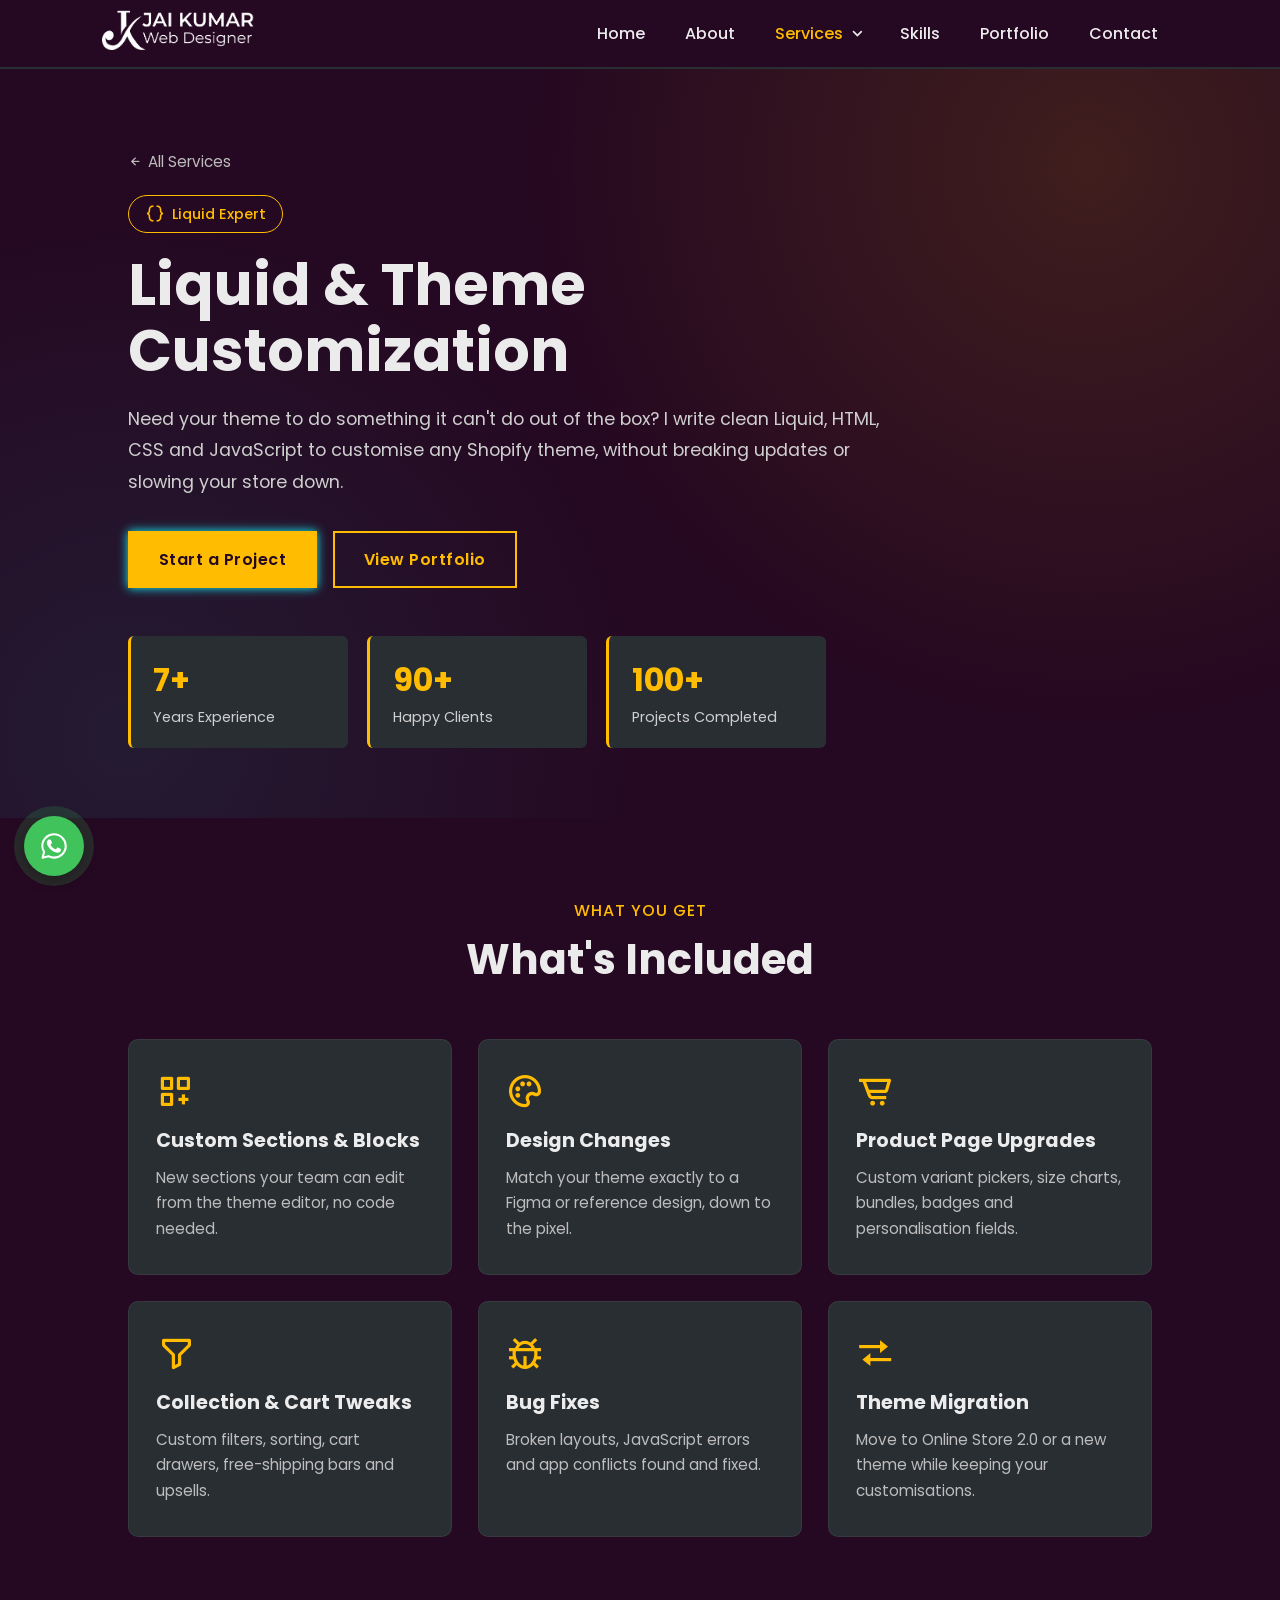
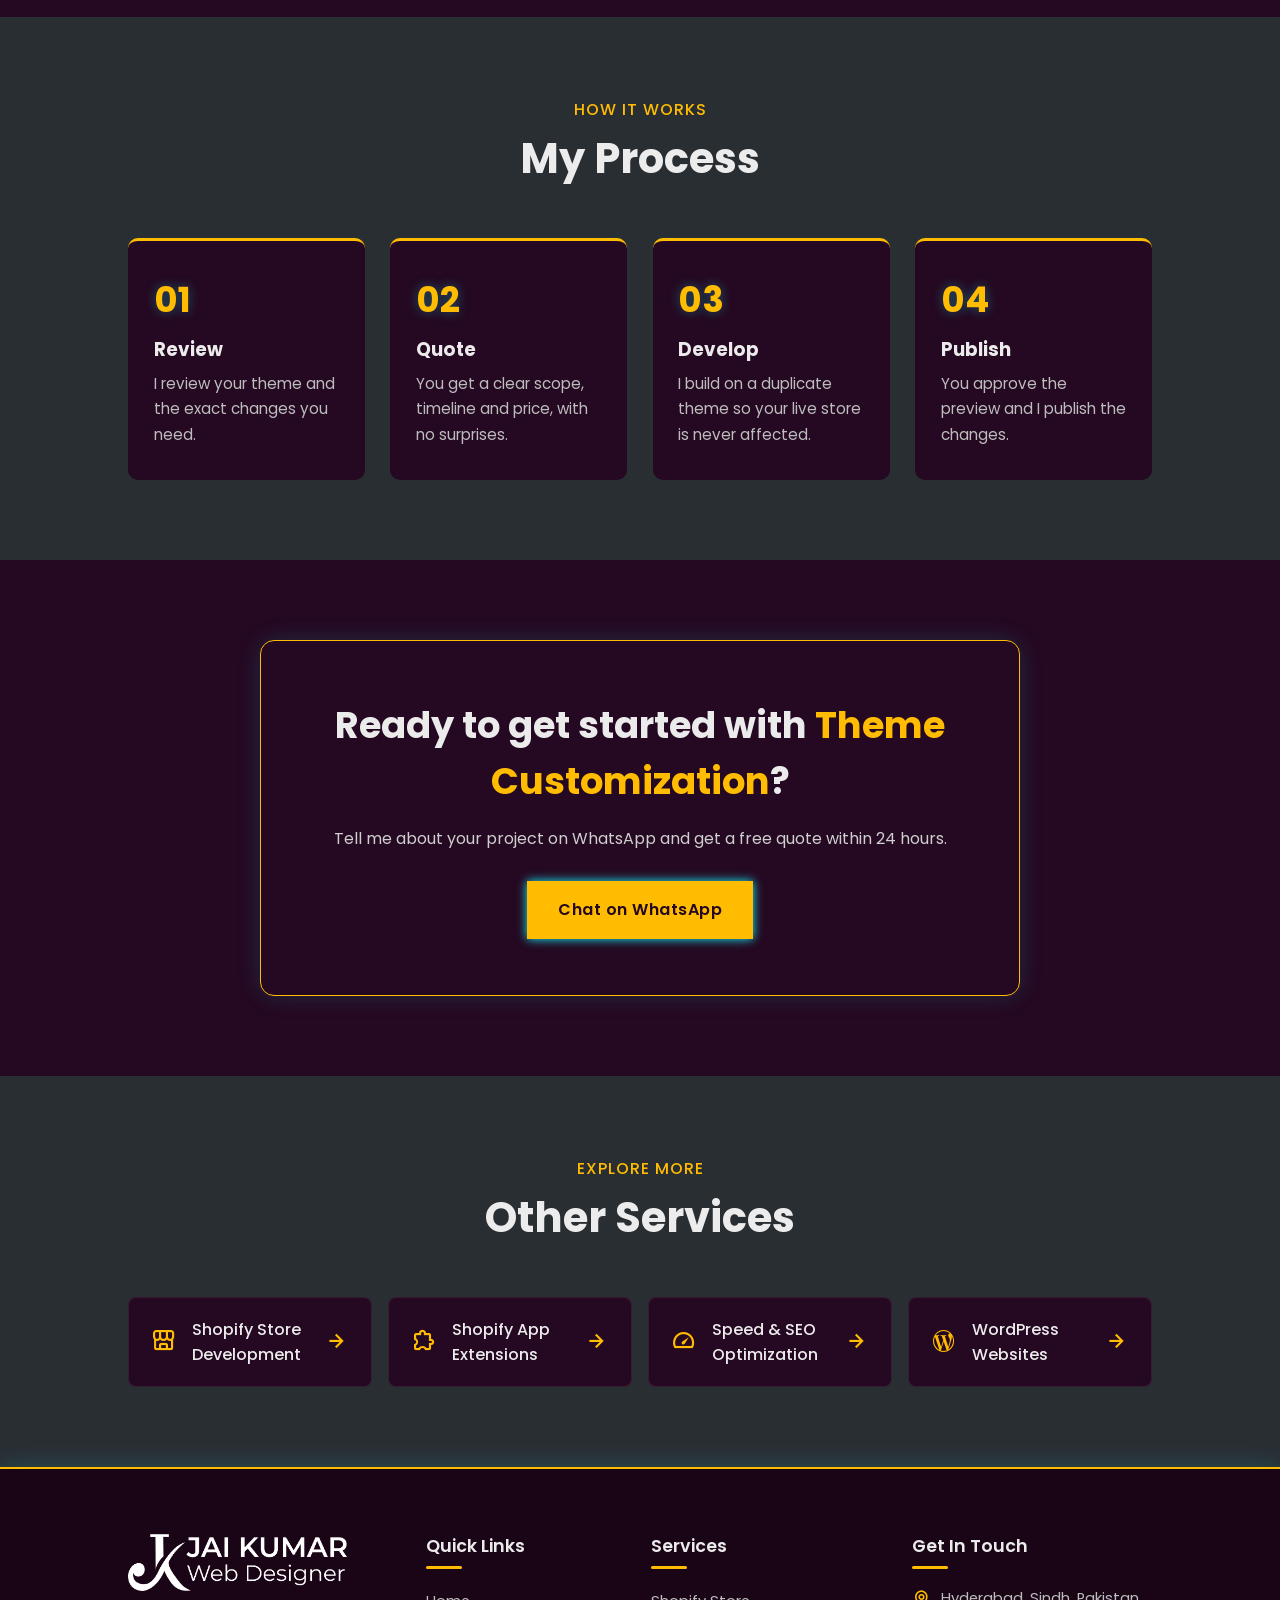
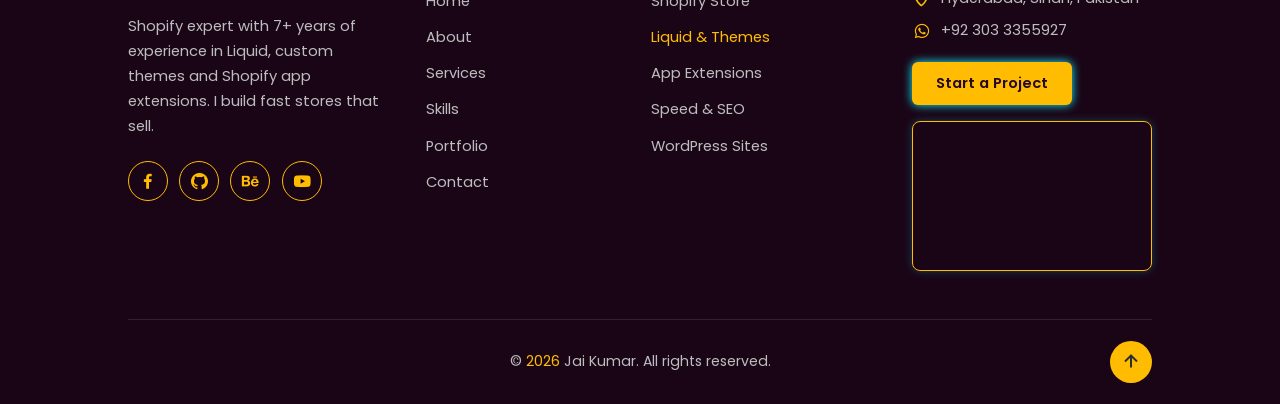
==== liquid-theme-customization.html @ b39f7f65 "add add" ====
<!DOCTYPE html>
<html lang="en">

<head>
    <meta charset="UTF-8">
    <meta name="viewport" content="width=device-width, initial-scale=1.0">
    <title>Liquid &amp; Theme Customization | Jai Kumar</title>
    <meta name="description" content="Need your theme to do something it can&#x27;t do out of the box? I write clean Liquid, HTML, CSS and JavaScript to customise any Shopify theme, without breaking updates or slowing your store down.">
    <link rel="stylesheet" href="style.css">
    <link href='https://unpkg.com/boxicons@2.1.4/css/boxicons.min.css' rel='stylesheet'>
    <link rel="icon" type="image/png" href="home-img (1).png">
</head>

<body id="top" class="service-page">
    <header class="sticky">
        <a href="index.html" class="logo">
            <img src="logo.png" alt="Jai Kumar - Web Designer">
        </a>
        <ul class="navlist">
            <li><a href="index.html#home" style="--i:1;">Home</a></li>
            <li><a href="index.html#about" style="--i:2;">About</a></li>
            <li class="has-dropdown">
                <a href="index.html#services" style="--i:3;" class="active">Services</a>
                <button class="dropdown-toggle" type="button" aria-label="Show services" aria-expanded="false"><i class='bx bx-chevron-down'></i></button>
                <ul class="dropdown">
                    <li><a href="shopify-store-development.html"><i class='bx bx-store-alt'></i>Shopify Store</a></li>
                    <li><a href="liquid-theme-customization.html"><i class='bx bx-code-curly'></i>Liquid &amp; Themes</a></li>
                    <li><a href="shopify-app-extensions.html"><i class='bx bx-extension'></i>App Extensions</a></li>
                    <li><a href="speed-seo-optimization.html"><i class='bx bx-tachometer'></i>Speed &amp; SEO</a></li>
                    <li><a href="wordpress-websites.html"><i class='bx bxl-wordpress'></i>WordPress Sites</a></li>
                </ul>
            </li>
            <li><a href="index.html#skills" style="--i:4;">Skills</a></li>
            <li><a href="index.html#portfolio" style="--i:5;">Portfolio</a></li>
            <li><a href="index.html#contact" style="--i:6;">Contact</a></li>
        </ul>
        <button id="menu-icon" type="button" aria-label="Open menu" aria-expanded="false"><i class='bx bx-menu'></i></button>
    </header>

    <section class="svc-hero">
        <div class="svc-hero-content">
            <a href="index.html#services" class="svc-back"><i class='bx bx-left-arrow-alt'></i> All Services</a>
            <span class="svc-tag"><i class='bx bx-code-curly'></i> Liquid Expert</span>
            <h1>Liquid &amp; Theme Customization</h1>
            <p>Need your theme to do something it can&#x27;t do out of the box? I write clean Liquid, HTML, CSS and JavaScript to customise any Shopify theme, without breaking updates or slowing your store down.</p>
            <div class="svc-hero-btns">
                <a href="https://wa.me/923033355927?text=Hi%20Jai%2C%20I%20need%20help%20customizing%20my%20Shopify%20theme." target="_blank" rel="noopener" class="svc-btn">Start a Project</a>
                <a href="index.html#portfolio" class="svc-btn svc-btn-outline">View Portfolio</a>
            </div>
        </div>
        <div class="svc-hero-stats">
            <div><strong>7+</strong><span>Years Experience</span></div>
            <div><strong>90+</strong><span>Happy Clients</span></div>
            <div><strong>100+</strong><span>Projects Completed</span></div>
        </div>
    </section>

    <section class="svc-section">
        <div class="svc-heading">
            <span>What You Get</span>
            <h2>What's Included</h2>
        </div>
        <div class="svc-grid">
                <div class="svc-card">
                    <i class='bx bx-customize'></i>
                    <h3>Custom Sections &amp; Blocks</h3>
                    <p>New sections your team can edit from the theme editor, no code needed.</p>
                </div>
                <div class="svc-card">
                    <i class='bx bx-palette'></i>
                    <h3>Design Changes</h3>
                    <p>Match your theme exactly to a Figma or reference design, down to the pixel.</p>
                </div>
                <div class="svc-card">
                    <i class='bx bx-cart-alt'></i>
                    <h3>Product Page Upgrades</h3>
                    <p>Custom variant pickers, size charts, bundles, badges and personalisation fields.</p>
                </div>
                <div class="svc-card">
                    <i class='bx bx-filter-alt'></i>
                    <h3>Collection &amp; Cart Tweaks</h3>
                    <p>Custom filters, sorting, cart drawers, free-shipping bars and upsells.</p>
                </div>
                <div class="svc-card">
                    <i class='bx bx-bug'></i>
                    <h3>Bug Fixes</h3>
                    <p>Broken layouts, JavaScript errors and app conflicts found and fixed.</p>
                </div>
                <div class="svc-card">
                    <i class='bx bx-transfer'></i>
                    <h3>Theme Migration</h3>
                    <p>Move to Online Store 2.0 or a new theme while keeping your customisations.</p>
                </div>
        </div>
    </section>

    <section class="svc-section svc-alt">
        <div class="svc-heading">
            <span>How It Works</span>
            <h2>My Process</h2>
        </div>
        <div class="svc-steps">
                <div class="svc-step">
                    <span class="svc-step-num">01</span>
                    <h3>Review</h3>
                    <p>I review your theme and the exact changes you need.</p>
                </div>
                <div class="svc-step">
                    <span class="svc-step-num">02</span>
                    <h3>Quote</h3>
                    <p>You get a clear scope, timeline and price, with no surprises.</p>
                </div>
                <div class="svc-step">
                    <span class="svc-step-num">03</span>
                    <h3>Develop</h3>
                    <p>I build on a duplicate theme so your live store is never affected.</p>
                </div>
                <div class="svc-step">
                    <span class="svc-step-num">04</span>
                    <h3>Publish</h3>
                    <p>You approve the preview and I publish the changes.</p>
                </div>
        </div>
    </section>

    <section class="svc-section">
        <div class="svc-cta">
            <h2>Ready to get started with <span>Theme Customization</span>?</h2>
            <p>Tell me about your project on WhatsApp and get a free quote within 24 hours.</p>
            <a href="https://wa.me/923033355927?text=Hi%20Jai%2C%20I%20need%20help%20customizing%20my%20Shopify%20theme." target="_blank" rel="noopener" class="svc-btn">Chat on WhatsApp</a>
        </div>
    </section>

    <section class="svc-section svc-alt">
        <div class="svc-heading">
            <span>Explore More</span>
            <h2>Other Services</h2>
        </div>
        <div class="svc-others">
                <a href="shopify-store-development.html" class="svc-other">
                    <i class='bx bx-store-alt'></i>
                    <span>Shopify Store Development</span>
                    <i class='bx bx-right-arrow-alt'></i>
                </a>
                <a href="shopify-app-extensions.html" class="svc-other">
                    <i class='bx bx-extension'></i>
                    <span>Shopify App Extensions</span>
                    <i class='bx bx-right-arrow-alt'></i>
                </a>
                <a href="speed-seo-optimization.html" class="svc-other">
                    <i class='bx bx-tachometer'></i>
                    <span>Speed &amp; SEO Optimization</span>
                    <i class='bx bx-right-arrow-alt'></i>
                </a>
                <a href="wordpress-websites.html" class="svc-other">
                    <i class='bx bxl-wordpress'></i>
                    <span>WordPress Websites</span>
                    <i class='bx bx-right-arrow-alt'></i>
                </a>
        </div>
    </section>

    <footer class="site-footer">
        <div class="footer-top">
            <div class="footer-brand">
                <a href="index.html" class="footer-logo"><img src="logo.png" alt="Jai Kumar - Web Designer"></a>
                <p>Shopify expert with 7+ years of experience in Liquid, custom themes and Shopify app extensions. I build fast stores that sell.</p>
                <div class="footer-social">
                    <a href="https://www.facebook.com/jaikumar3355" target="_blank" rel="noopener" aria-label="Facebook"><i class='bx bxl-facebook'></i></a>
                    <a href="https://github.com/Jaikumar110/" target="_blank" rel="noopener" aria-label="GitHub"><i class='bx bxl-github'></i></a>
                    <a href="https://www.behance.net/jairam14" target="_blank" rel="noopener" aria-label="Behance"><i class='bx bxl-behance'></i></a>
                    <a href="https://www.youtube.com/@webpro110" target="_blank" rel="noopener" aria-label="YouTube"><i class='bx bxl-youtube'></i></a>
                </div>
            </div>

            <div class="footer-col">
                <h4>Quick Links</h4>
                <ul>
                    <li><a href="index.html#home">Home</a></li>
                    <li><a href="index.html#about">About</a></li>
                    <li><a href="index.html#services">Services</a></li>
                    <li><a href="index.html#skills">Skills</a></li>
                    <li><a href="index.html#portfolio">Portfolio</a></li>
                    <li><a href="index.html#contact">Contact</a></li>
                </ul>
            </div>

            <div class="footer-col">
                <h4>Services</h4>
                <ul>
                    <li><a href="shopify-store-development.html">Shopify Store</a></li>
                    <li><a href="liquid-theme-customization.html" class="current">Liquid &amp; Themes</a></li>
                    <li><a href="shopify-app-extensions.html">App Extensions</a></li>
                    <li><a href="speed-seo-optimization.html">Speed &amp; SEO</a></li>
                    <li><a href="wordpress-websites.html">WordPress Sites</a></li>
                </ul>
            </div>

            <div class="footer-col footer-contact">
                <h4>Get In Touch</h4>
                <ul>
                    <li><i class='bx bx-map'></i><a href="https://www.google.com/maps/search/?api=1&query=Hyderabad%2C%20Sindh%2C%20Pakistan" target="_blank" rel="noopener">Hyderabad, Sindh, Pakistan</a></li>
                    <li><i class='bx bxl-whatsapp'></i><a href="https://wa.me/923033355927?text=Hi%20Jai%2C%20I%20need%20help%20customizing%20my%20Shopify%20theme." target="_blank" rel="noopener">+92 303 3355927</a></li>
                </ul>
                <a href="https://wa.me/923033355927?text=Hi%20Jai%2C%20I%20need%20help%20customizing%20my%20Shopify%20theme." target="_blank" rel="noopener" class="footer-cta">Start a Project</a>
                <div class="footer-map">
                    <iframe src="https://maps.google.com/maps?q=Hyderabad,%20Sindh,%20Pakistan&z=11&output=embed" title="Hyderabad, Sindh, Pakistan map" loading="lazy" referrerpolicy="no-referrer-when-downgrade"></iframe>
                </div>
            </div>
        </div>

        <div class="footer-bottom">
            <p>&copy; <span id="year">2026</span> Jai Kumar. All rights reserved.</p>
            <a href="#top" class="back-top" aria-label="Back to top"><i class='bx bx-up-arrow-alt'></i></a>
        </div>
    </footer>

    <!-- Floating WhatsApp button -->
    <a href="https://wa.me/923033355927?text=Hi%20Jai%2C%20I%20need%20help%20customizing%20my%20Shopify%20theme." class="wa-float" target="_blank" rel="noopener" aria-label="Chat on WhatsApp">
        <span class="wa-float-icon"><svg viewBox="0 0 32 32" width="30" height="30" aria-hidden="true"><path fill="none" stroke="#fff" stroke-width="2.2" stroke-linejoin="round" d="M16 3.5C9.1 3.5 3.5 9 3.5 15.8c0 2.4.7 4.6 1.9 6.5L3.8 28.5l6.4-1.6c1.8 1 3.8 1.5 5.8 1.5 6.9 0 12.5-5.5 12.5-12.3S22.9 3.5 16 3.5z"/><path fill="#fff" d="M12.3 9.6c-.3-.6-.6-.6-.9-.6h-.8c-.3 0-.7.1-1 .5-.4.4-1.3 1.3-1.3 3.1s1.3 3.6 1.5 3.9c.2.2 2.6 4.1 6.4 5.6 3.2 1.2 3.8 1 4.5.9.7-.1 2.2-.9 2.5-1.8.3-.9.3-1.6.2-1.8-.1-.2-.3-.3-.7-.5l-2.5-1.2c-.3-.1-.6-.2-.8.2-.2.4-.9 1.2-1.1 1.4-.2.2-.4.3-.8.1-.4-.2-1.6-.6-3-1.8-1.1-1-1.8-2.2-2-2.6-.2-.4 0-.6.2-.8l.6-.7c.2-.2.3-.4.4-.7.1-.3.1-.5 0-.7l-1.2-2.8z"/></svg></span>
    </a>

    <script src="service.js"></script>
</body>

</html>
---- style.css ----
@import url('https://fonts.googleapis.com/css2?family=Poppins:ital,wght@0,100;0,200;0,300;0,400;0,500;0,600;0,700;0,800;0,900;1,100;1,200;1,300;1,400;1,500;1,600;1,700;1,800;1,900&display=swap');
* {
    padding: 0;
    margin: 0;
    box-sizing: border-box;
    list-style: none;
    scroll-behavior: smooth;
    text-decoration: none;
}

:root {
    --text-color: #f5f5f5f5;
    --hover-color: #ffbc00;
    --bg-color: #250821;
    --second-bg-color: #292e33;
    --big-font: 2.5rem;
    --normal-font: 2rem;
    --non-box-shadow: 0 0 .6rem #12f7ff;
    --h2-font: 3rem;
    --font-nen-text-shadow: 0 0 10px rgba(18, 247, 255, 0.3), 0 0 20px rgba(18, 247, 255, 0.3), 0 0 30px rgba(18, 247, 255, 0.3), 0 0 40px rgba(18, 247, 255, 0.3), 0 0 70px rgba(18, 247, 255, 0.3), 0 0 10px rgba(18, 247, 255, 0.3), 0 0 80px rgba(18, 247, 255, 0.3), 0 0 100px rgba(18, 247, 255, 0.3), 0 0 150px rgba(18, 247, 255, 0.3);
}

/* sirf html par: body par lagane se 2 scrollbar aate the */
html {
    overflow-x: hidden;
}

body {
    overflow-x: clip;
}

body {
    font-family: "poppins", sans-serif;
    background: var(--bg-color);
    color: var(--text-color);
}

header {
    position: fixed;
    top: 0;
    left: 0;
    z-index: 1000;
    border-bottom: 1px solid transparent;
    display: flex;
    align-items: center;
    justify-content: space-between;
    width: 100%;
    padding: 20px 8%;
}

header.sticky {
    background: var(--bg-color);
    border-bottom: 2px solid var(--second-bg-color);
    padding: 10px 8%;
}

.logo img {
    max-width: 32%;
    max-height: 30%;
}

span {
    color: var(--hover-color);
}

.navlist {
    display: flex;
}

.navlist a {
    display: inline-flex;
    color: var(--text-color);
    font-weight: 500;
    padding: 10px 20px;
    animation: slideAnimation 1s ease forwards;
    animation-delay: calc(.3s * var(--i));
    opacity: 0;
}

.navlist a:hover {
    color: var(--hover-color);
    text-shadow: 0 0 10px rgba(18, 247, 255, 0.3), 0 0 20px rgba(18, 247, 255, 0.3), 0 0 30px rgba(18, 247, 255, 0.3), 0 0 40px rgba(18, 247, 255, 0.3), 0 0 70px rgba(18, 247, 255, 0.3), 0 0 10px rgba(18, 247, 255, 0.3), 0 0 80px rgba(18, 247, 255, 0.3), 0 0 100px rgba(18, 247, 255, 0.3), 0 0 150px rgba(18, 247, 255, 0.3);
}

.navlist a.active {
    color: var(--hover-color);
}

::-webkit-scrollbar {
    height: 0;
    width: .5rem;
}

::-webkit-scrollbar-track {
    background-color: var(--second-bg-color);
}

::-webkit-scrollbar-thumb {
    background-color: var(--hover-color);
    border-radius: 5rem;
}

#menu-icon {
    width: 44px;
    height: 44px;
    font-size: 1.9rem;
    z-index: 10001;
    cursor: pointer;
    margin-left: 25px;
    border: none;
    background: var(--hover-color);
    border-radius: 6px;
    color: var(--bg-color);
    display: none;
    align-items: center;
    justify-content: center;
    transition: transform .35s ease, box-shadow .3s;
}

#menu-icon i {
    line-height: 1;
}

#menu-icon.active {
    box-shadow: var(--non-box-shadow);
}

#menu-icon.active i {
    animation: menuSpin .35s ease;
}

@keyframes menuSpin {
    from { transform: rotate(-90deg); opacity: 0; }
    to { transform: rotate(0); opacity: 1; }
}

/*---Home-section----------------------------*/

section {
    padding: 50px 7%;
}

.home {
    min-height: 100vh;
    height: 100%;
    width: 100%;
    display: grid;
    grid-template-columns: repeat(2, 1fr);
    align-items: center;
    grid-gap: 4em;
    margin-top: 3rem;
}

.home-content {
    max-width: 600px;
}

.home-content h1 {
    font-size: var(--big-font);
    font-weight: 700;
}

.change-text {
    font-size: 1.25rem;
    font-weight: 600;
}

.change-text h3 {
    display: inline-flex;
    margin: 0;
    vertical-align: top;
}

.change-text h3 .word {
    position: absolute;
    display: flex;
    opacity: 0;
}

.change-text h3 .word .letter {
    transform-origin: center center 25px;
}

.change-text h3 .word .letter.out {
    transform: rotateX(90deg);
    transition: 0.32s cubic-bezier(0.6, 0, 0.7, 0.2);
}

.change-text h3 .word .letter.in {
    transition: 0.38s ease;
}

.change-text h3 .word .letter.behind {
    transform: rotatex(-90deg);
}

.home-content p {
    color: #bdbdbd;
    line-height: 1.6;
}

.info-box {
    display: inline-flex;
    justify-content: space-between;
    align-items: center;
    width: 340px;
    margin: 1rem 0rem 2rem;
}

.info-box h5 {
    font-weight: 600;
    column-rule: var(--text-color);
    font-size: 1rem;
}

.info-box span {
    font-size: .9rem;
    color: #bdbdbd;
}

.btn-box {
    display: flex;
    justify-content: space-between;
    width: 320px;
    height: 45px;
}

.btn-box .btn {
    display: inline-flex;
    justify-content: center;
    align-items: center;
    width: 150px;
    height: 100%;
    background: var(--hover-color);
    color: var(--bg-color);
    font-size: 1rem;
    letter-spacing: 1px;
    font-weight: 600;
    transition: .6s;
    box-shadow: var(--non-box-shadow);
    border-radius: 0px;
    position: relative;
    overflow: hidden;
    z-index: 1;
    border: 2px solid var(--hover-color);
}

.btn:hover {
    color: var(--hover-color);
}

.btn::before {
    content: "";
    position: absolute;
    top: 0;
    left: 0;
    background: var(--bg-color);
    width: 0;
    height: 100%;
    z-index: -1;
    transition: .4s;
}

.btn:hover::before {
    width: 100%;
}

.btn:nth-child(2) {
    background: var(--bg-color);
    color: var(--hover-color);
}

.btn:nth-child(2):hover {
    color: var(--bg-color);
}

.btn:nth-child(2)::before {
    background-color: var(--hover-color);
}

.social-icons {
    margin-top: 2rem;
    display: flex;
    justify-content: space-between;
    width: 220px;
    height: 40px;
}

.social-icons a {
    display: inline-flex;
    width: 50px;
    height: 50px;
    justify-content: center;
    align-items: center;
    background-color: var(--bg-color);
    /* color: var(--hover-color); */
    border: 2px solid var(--hover-color);
    transition: .6s;
    box-shadow: 0 0 0.3rem #12f7ff;
    border-radius: 50%;
    position: relative;
    z-index: 1;
    overflow: hidden;
}

.social-icons a i {
    font-size: 1.5rem;
}

.social-icons a.bxl-whatsapp:hover {
    color: #25D366;
}

.social-icons a .bxl-facebook:hover {
    color: #1877F2;
}

.social-icons a .bxl-github:hover {
    color: rgb(0, 0, 0);
}

.social-icons a .bxl-youtube:hover {
    color: red;
}

.social-icons a .bxl-whatsapp {
    color: #25D366;
}

.social-icons a .bxl-facebook {
    color: #1877F2;
}

.social-icons a .bxl-github {
    color: rgb(255, 255, 255);
}

.social-icons a .bxl-youtube {
    color: red;
}

.social-icons a .bxl-behance {
    color: #1769ff;
}

.social-icons a:hover {
    color: var(--bg-color);
}

.social-icons a::before {
    content: "";
    position: absolute;
    left: 0%;
    top: 0%;
    width: 0;
    height: 100%;
    background: var(--hover-color);
    transition: .6s;
    z-index: -1;
}

.social-icons a:hover:before {
    width: 100%;
}

.home-image {
    position: relative;
    margin-bottom: 10px;
}

.img-box {
    text-align: center;
}

.img-box img {
    width: 100%;
    max-width: 400px;
    height: auto;
}

.liquid-shape {
    position: absolute;
    width: 100%;
    height: 100%;
    z-index: -1;
    top: -20%;
}

.liquid-shape:nth-child(2) {
    filter: blur(40px);
}

/*---About-section----------------------------*/

.about {
    display: flex;
    justify-content: center;
    align-items: center;
    grid-gap: 6em;
    background: var(--second-bg-color);
}

.about .img-about {
    text-align: center;
    position: relative;
}

.about .img-about img {
    max-width: 400px;
    height: auto;
    border-radius: 20px;
}

.about-content span {
    color: #fdfdfd;
    font-size: .8rem;
    font-weight: 400;
    letter-spacing: 2px;
    text-transform: uppercase;
}

.about-content h2 {
    color: var(--hover-color);
    font-weight: 700;
    font-size: var(--normal-font);
}

.about-content h3 {
    font-weight: 600;
    font-size: 1.5rem;
    margin-bottom: .2rem;
}

.about-content p {
    color: #fdfdfd;
    font-weight: 300;
    margin-bottom: 1.5rem;
}

.info-about1,
.info-about2,
.info-about3 {
    color: var(--text-color);
    background: var(--bg-color);
    font-size: 11px;
    position: absolute;
    padding: 10px;
    width: 90px;
    height: 90px;
    border-radius: 69% 31% 66% 34% / 21% 30% 70% 79%;
    display: block;
    box-shadow: var(--non-box-shadow);
    border: 1px solid var(--hover-color);
    outline: 2px solid var(--bg-color);
    z-index: 100;
    animation: morph 6s linear infinite;
}

.info-about1 {
    top: 33%;
    left: -10%;
}

.info-about2 {
    top: 0%;
    left: 75%;
}

.info-about3 {
    top: 70%;
    left: 60%;
}

.img-about span {
    color: var(--hover-color);
    font-size: 1rem;
    font-weight: 600
}

.main-text {
    width: 100%;
    text-align: center;
    margin-bottom: 2rem;
    color: var(--hover-color);
}

.main-text h2 {
    font-weight: 700;
    font-size: var(--normal-font);
}

.main-text span {
    color: #fdfdfd;
    font-size: .8rem;
    font-weight: 200;
    letter-spacing: 2px;
    text-transform: uppercase;
}

/*---Service-section----------------------------*/

.section-services {
    display: flex;
    justify-content: center;
    align-items: center;
    flex-wrap: wrap;
    grid-gap: 2rem;
    transition: 1s ease;
}

.section-services .service-box {
    flex: 1 1 18rem;
    padding: 2rem 1rem 2rem;
    text-align: center;
    background: var(--second-bg-color);
    transition: transform .4s;
    border-radius: 10px;
}

.service-btn {
    width: auto;
    justify-content: center;
}

.service-box p {
    margin: .5rem 0 1.5rem 0;
    font-weight: 300;
    letter-spacing: 1px;
    color: #bdbdbd;
    line-height: 1.6;
}

.service-box:hover {
    transform: translateY(-.7rem);
    transition: 1s ease;
    outline: #12f7ff solid 2px;
}

.service-icon {
    border: 2px solid var(--hover-color);
    padding: 1rem;
    background: var(--bg-color);
    display: flex;
    align-items: center;
    font-size: 2rem;
    border-radius: 50%;
    position: relative;
    color: var(--hover-color);
    margin-bottom: 10px;
    box-shadow: var(--non-box-shadow);
    outline: 4px solid var(--bg-color);
}

.service-box h3 {
    margin-top: 10px;
    font-size: 1.5rem;
}

/*---Skill-section----------------------------*/

.skills {
    background-color: var(--second-bg-color);
}

.skill-main {
    width: 100%;
    display: grid;
    grid-template-columns: repeat(2, 1fr);
    grid-column-gap: 50px;
    grid-row-gap: 30px;
}

.skill-bar {
    margin-bottom: 2.3rem;
}

.skill-main h3 {
    margin-bottom: 2rem;
    font-size: var(--normal-font);
    text-align: center;
}

.skill-left .skill-bar .info {
    display: flex;
    justify-content: space-between;
    align-items: center;
    padding: 0 10px;
}

.skill-left .skill-bar .bar {
    width: 100%;
    height: 10px;
    background-color: var(--bg-color);
    border-radius: 25px;
    margin-top: 10px;
    position: relative;
}

.skill-bar .bar span {
    width: 50%;
    height: 100%;
    position: absolute;
    left: 0;
    background-color: var(--hover-color);
    border-radius: 25px;
    box-shadow: var(--non-box-shadow);
}

.skill-bar .bar .html {
    width: 90%;
    animation: html 2s;
}

.skill-bar .bar .css {
    width: 85%;
    animation: css 4s;
}

.skill-bar .bar .javascript {
    width: 80%;
    animation: javascript 5s;
}

.skill-bar .bar .React-Js {
    width: 70%;
    animation: React-Js 5s;
}

/*---portfolio-section----------------------------*/

.filter-buttons {
    margin-top: 2rem;
    text-align: center;
}

.filter-buttons .button {
    background: none;
    outline: none;
    border: none;
    cursor: pointer;
    font-size: .85rem;
    font-weight: 600;
    letter-spacing: .4px;
    margin-left: 1.3rem;
    color: var(--text-color);
    margin-bottom: 2rem;
}

.filter-buttons .button:hover {
    color: var(--hover-color);
}

.portfolio {
    padding-left: 5%;
    padding-right: 5%;
}

.portfolio-gallery {
    display: grid;
    grid-template-columns: repeat(auto-fill, minmax(420px, 1fr));
    gap: 2.5rem;
}

.port-box {
    position: relative;
    border-radius: 15px;
    overflow: hidden;
    background: #292e33;
    display: flex;
    grid-template-rows: 1fr auto;
    align-items: center;
    border: 2px solid var(--hover-color);
    box-shadow: var(--non-box-shadow);
}

.port-image {
    display: flex;
    align-items: center;
    justify-content: center;
    height: 100%;
    width: 100%;
}

.port-image img {
    width: 100%;
    height: 100%;
    aspect-ratio: 16 / 10;
    object-fit: cover;
    display: block;
    transition: .5s;
}

.port-content {
    position: absolute;
    bottom: 0;
    left: 0;
    width: 100%;
    height: 100%;
    opacity: 0;
    background: linear-gradient(rgba(0, 0, 0, .2), #12f7ff);
    display: flex;
    align-items: center;
    justify-content: center;
    flex-direction: column;
    text-align: center;
    transition: 0.5s;
    padding: 0 2rem;
}

.port-box:hover .port-content {
    opacity: 1;
}

.port-box:hover .port-image img {
    transform: scale(1.1);
}

.port-content h3 {
    font-size: 1.8rem;
    font-weight: 600;
}

.port-content p {
    font-size: .95rem;
    margin: 5px 0 15px 0;
}

.port-content a {
    background: #fff;
    border-radius: 50%;
    display: inline-flex;
    justify-content: center;
    align-items: center;
    width: 50px;
    height: 50px;
    border: 1px solid var(--hover-color);
    outline: 2px solid #fff;
}

.port-content a i {
    font-size: 1.3rem;
    color: var(--second-bg-color);
}

/*---contact-section----css------------------------*/

.contact {
    background: var(--second-bg-color);
    width: 100%;
}

.contact form {
    text-align: center;
    max-width: 50rem;
    margin: 1rem auto;
    margin-bottom: 3rem;
}

.contact form input,
.contact form textarea {
    width: 100%;
    color: var(--text-color);
    background-color: var(--bg-color);
    margin-bottom: .8rem;
    border: none;
    border-radius: 5px;
    padding: .7rem;
}

.contact form textarea {
    resize: none;
}

.formBtn {
    display: flex;
    justify-content: center;
    width: 100%;
}

.formBtn .btn {
    cursor: pointer;
    font-size: 1rem;
}

/*---parallar-section----css------------------------*/

.scroll-scale {
    opacity: 0;
    transform: scale(.9);
    transition: all 2s;
}

.scroll-bottom {
    opacity: 0;
    transform: translateY(300px);
    transition: 3s;
}

.scroll-top {
    opacity: 0;
    transform: translateY(-300px);
    transition: 3s;
}

.show-items {
    opacity: 1;
    transform: translateX(0);
}

/*---Animation-section----css------------------------*/

@keyframes morph {
    0%,
    100% {
        border-radius: 40% 60% 70% 30% / 40% 40% 60% 50%;
    }
    30% {
        border-radius: 70% 30% 50% 50% / 30% 30% 70% 70%;
    }
    60% {
        border-radius: 100% 60% 60% 100% / 100% 100% 60% 60%;
    }
    80% {
        border-radius: 69% 31% 66% 34% / 21% 30% 70% 79%;
    }
}

@keyframes html {
    0% {
        width: 0%;
    }
    100% {
        width: 90%;
    }
}

@keyframes javascript {
    0% {
        width: 0%;
    }
    100% {
        width: 80%;
    }
}

@keyframes css {
    0% {
        width: 0%;
    }
    100% {
        width: 85%;
    }
}

@keyframes React-Js {
    0% {
        width: 0%;
    }
    100% {
        width: 70%;
    }
}

@keyframes glow {
    0% {
        background: var(--bg-color);
        box-shadow: none;
    }
    100% {
        background: var(--hover-color);
        box-shadow: var(--non-box-shadow);
    }
}

@keyframes slideAnimation {
    0% {
        opacity: 0;
        transform: translateY(100px);
    }
    100% {
        opacity: 1;
        transform: translateY(0);
    }
}

/* media quaries */

@media(max-width: 1115px) {
    .logo img {
        max-width: 45%;
        max-height: 30%;
    }
}

@media(max-width: 550px) {
    .logo img {
        max-width: 50%;
        max-height: 30%;
    }
}

@media(max-width: 991px) {
    .logo img {
        max-width: 45%;
        max-height: 30%;
    }
    header,
    header.sticky {
        padding: 15px 5%;
    }
    footer {
        padding: 15px 5%;
    }
    section {
        padding: 50px 5%;
    }
    .navlist a {
        padding: 8px 15px;
    }
    :root {
        --big-font: 2.2rem;
        --normal-font: 1.8rem;
        --non-box-shadow: 0 0 .8rem #12f7ff;
        --h2-font: 3rem;
    }
    .home-content {
        margin-top: 1rem;
    }
    .social-icons {
        margin-top: 2rem;
    }
}

@media(max-width:768px) {
    .logo img {
        max-width: 25%;
        max-height: 30%;
    }
    #menu-icon {
        display: inline-flex;
    }
    .navlist {
        display: flex;
        position: absolute;
        top: -10000px;
        right: 0;
        left: 0;
        flex-direction: column;
        background-color: var(--bg-color);
        text-align: left;
        padding: 0 5%;
        transition: all .45s ease;
    }
    .navlist a {
        display: block;
        padding-bottom: 1rem;
        font-size: 1rem;
    }
    .navlist.open {
        top: 100%;
    }
    .home {
        grid-template-columns: 1fr;
    }
    .home-image {
        margin-bottom: 5rem;
    }
    .liquid-shape {
        width: 60%;
        left: 16%;
        top: -1%;
    }
    .about {
        flex-direction: column-reverse;
    }
    .skill-main {
        grid-template-columns: 1fr;
    }
    .filter-buttons {
        margin: 2.5rem 0;
    }
}

@media(max-width: 420px) {
    .logo img {
        max-width: 50%;
        max-height: 30%;
    }
    .html {
        font-size: 80%;
    }
    .filter-buttons .button {
        font-size: .8rem;
    }
    .img-about img {
        width: 300px;
    }
    .liquid-shape {
        position: absolute;
        width: 100%;
        height: 100%;
        z-index: -1;
        top: -1%;
        left: 1%;
    }
    .info-about1 {
        top: 42%;
        left: -12%;
    }
    .img-box img {
        width: 100%;
        max-width: 400px;
        height: auto;
    }
}

@media (max-width: 480px) {
    .logo img {
        max-width: 45%;
        max-height: 30%;
    }
}

@media (max-width: 420px) {
    .professional {
        grid-template-columns: 1fr 1fr;
    }
}

/* professtional section */

.professional {
    display: grid;
    grid-template-columns: repeat(2, 1fr);
    justify-items: center;
    gap: 2rem 1rem;
}

/* other section 2 */


/*---portfolio bigger boxes: responsive----------*/

@media (max-width: 991px) {
    .portfolio-gallery {
        grid-template-columns: repeat(auto-fill, minmax(320px, 1fr));
        gap: 2rem;
    }
}

@media (max-width: 480px) {
    .portfolio-gallery {
        grid-template-columns: 1fr;
    }
}

/*---contact form status----------*/

.form-status {
    margin-top: 1rem;
    font-size: .95rem;
    min-height: 1.4rem;
}

.form-status.success { color: #25d366; }
.form-status.error { color: #ff6b6b; }

.formBtn .btn:disabled {
    opacity: .7;
    cursor: wait;
}

/*---floating whatsapp button----------*/

.wa-float {
    position: fixed;
    left: 24px;
    bottom: 24px;
    z-index: 2000;
    display: flex;
    align-items: center;
    gap: 12px;
    text-decoration: none;
}

.wa-float-icon {
    position: relative;
    width: 60px;
    height: 60px;
    flex-shrink: 0;
    border-radius: 50%;
    background: #3fc35a;
    display: flex;
    align-items: center;
    justify-content: center;
    box-shadow: 0 4px 14px rgba(0, 0, 0, .25);
    transition: transform .25s;
}

.wa-float-icon::before {
    content: "";
    position: absolute;
    inset: -10px;
    border-radius: 50%;
    background: rgba(63, 195, 90, .18);
    z-index: -1;
    animation: wa-pulse 2s ease-out infinite;
}

.wa-float-icon i {
    font-size: 2.1rem;
    color: #fff;
}


.wa-float:hover .wa-float-icon {
    transform: translateY(-3px);
}

@keyframes wa-pulse {
    0% { transform: scale(.85); opacity: 1; }
    100% { transform: scale(1.3); opacity: 0; }
}

@media (max-width: 480px) {
    .wa-float {
        left: 16px;
        bottom: 16px;
    }
    .wa-float-icon {
        width: 54px;
        height: 54px;
    }
}

/*---skill bars (generic)----------*/

.skill-bar .bar .fill {
    width: var(--w);
    animation: fillBar 2.5s ease-out;
}

@keyframes fillBar {
    from { width: 0; }
    to { width: var(--w); }
}

/*---professional skill rings----------*/

.ring {
    --size: 9rem;
    width: var(--size);
    height: var(--size);
    border-radius: 50%;
    padding: .75rem;
    background:
        conic-gradient(var(--hover-color) calc(var(--p) * 1%), var(--bg-color) 0);
    box-shadow: 0 0 .8rem rgba(18, 247, 255, .35);
    display: flex;
    align-items: center;
    justify-content: center;
}

.ring-inner {
    width: 100%;
    height: 100%;
    border-radius: 50%;
    background: var(--second-bg-color);
    display: flex;
    flex-direction: column;
    align-items: center;
    justify-content: center;
    text-align: center;
    padding: 0 .6rem;
}

.ring-value {
    font-size: 1.35rem;
    font-weight: 600;
    color: var(--hover-color);
}

.ring-label {
    font-size: .78rem;
    line-height: 1.25;
    color: var(--text-color);
}

@media (max-width: 420px) {
    .ring {
        --size: 7.8rem;
    }
    .ring-label {
        font-size: .7rem;
    }
}

/*---footer----------*/

.site-footer {
    background: #1a0517;
    border-top: 2px solid var(--hover-color);
    box-shadow: 0 -4px 20px rgba(18, 247, 255, .12);
    padding: 4rem 10% 0;
}

.footer-top {
    display: grid;
    grid-template-columns: 1.4fr 1fr 1.2fr 1.3fr;
    gap: 2.5rem;
    padding-bottom: 3rem;
}

.footer-logo img {
    max-width: 220px;
    width: 100%;
}

.footer-brand p {
    color: #bdbdbd;
    font-size: .92rem;
    line-height: 1.7;
    margin: 1rem 0 1.4rem;
    max-width: 22rem;
}

.footer-social {
    display: flex;
    gap: .7rem;
}

.footer-social a {
    width: 40px;
    height: 40px;
    border-radius: 50%;
    border: 1.5px solid var(--hover-color);
    color: var(--hover-color);
    display: inline-flex;
    align-items: center;
    justify-content: center;
    font-size: 1.25rem;
    transition: .3s;
}

.footer-social a:hover {
    background: var(--hover-color);
    color: var(--bg-color);
    box-shadow: var(--non-box-shadow);
}

.footer-col h4 {
    font-size: 1.1rem;
    font-weight: 600;
    color: var(--text-color);
    margin-bottom: 1.2rem;
    position: relative;
    padding-bottom: .6rem;
}

.footer-col h4::after {
    content: "";
    position: absolute;
    left: 0;
    bottom: 0;
    width: 36px;
    height: 3px;
    border-radius: 3px;
    background: var(--hover-color);
}

.footer-col ul li {
    margin-bottom: .7rem;
}

.footer-col ul a {
    color: #bdbdbd;
    font-size: .92rem;
    transition: .3s;
}

.footer-col ul a:hover {
    color: var(--hover-color);
    padding-left: 4px;
}

.footer-contact ul li {
    display: flex;
    align-items: center;
    gap: .6rem;
    word-break: break-all;
}

.footer-contact ul li i {
    color: var(--hover-color);
    font-size: 1.2rem;
    flex-shrink: 0;
}

.footer-cta {
    display: inline-block;
    margin-top: .6rem;
    padding: .7rem 1.5rem;
    background: var(--hover-color);
    color: var(--bg-color);
    font-weight: 600;
    font-size: .92rem;
    border-radius: 6px;
    box-shadow: var(--non-box-shadow);
    transition: .3s;
}

.footer-cta:hover {
    transform: translateY(-3px);
}

/* copyright beech mein, taake left wala WhatsApp button isay cover na kare */
.footer-bottom {
    border-top: 1px solid rgba(255, 255, 255, .1);
    padding: 1.3rem 0;
    display: grid;
    grid-template-columns: 1fr auto 1fr;
    align-items: center;
}

.footer-bottom p {
    grid-column: 2;
    text-align: center;
}

.footer-bottom .back-top {
    grid-column: 3;
    justify-self: end;
}

.footer-bottom p {
    color: #bdbdbd;
    font-size: .88rem;
}

.back-top {
    width: 42px;
    height: 42px;
    border-radius: 50%;
    background: var(--hover-color);
    color: var(--second-bg-color);
    display: inline-flex;
    align-items: center;
    justify-content: center;
    font-size: 1.5rem;
    transition: .3s;
}

.back-top:hover {
    transform: translateY(-4px);
    box-shadow: var(--non-box-shadow);
}

@media (max-width: 991px) {
    .footer-top {
        grid-template-columns: 1fr 1fr;
    }
}

@media (max-width: 600px) {
    .site-footer {
        padding: 3rem 7% 0;
    }
    .footer-top {
        grid-template-columns: 1fr;
        gap: 2rem;
    }
    /* WhatsApp button footer text ko cover na kare */
    .footer-bottom {
        padding-bottom: 6rem;
        grid-template-columns: 1fr;
        justify-items: center;
        gap: 1rem;
    }
    .footer-bottom p,
    .footer-bottom .back-top {
        grid-column: 1;
        justify-self: center;
    }
}
/*=================================================
  SERVICE PAGES
=================================================*/

.service-page {
    background: var(--bg-color);
}

/* service pages ka logo home page jitna hi (style .logo img se aata hai) */

.svc-hero {
    min-height: 80vh;
    padding: 150px 10% 70px;
    display: flex;
    flex-direction: column;
    justify-content: center;
    gap: 3rem;
    background:
        radial-gradient(circle at 85% 20%, rgba(255, 188, 0, .12), transparent 45%),
        radial-gradient(circle at 10% 90%, rgba(18, 247, 255, .08), transparent 40%),
        var(--bg-color);
}

.svc-hero-content {
    max-width: 780px;
}

.svc-back {
    display: flex;
    width: fit-content;
    align-items: center;
    gap: .3rem;
    color: #bdbdbd;
    font-size: .95rem;
    margin-bottom: 1.4rem;
    transition: .3s;
}

.svc-back:hover {
    color: var(--hover-color);
}

.svc-tag {
    display: inline-flex;
    align-items: center;
    gap: .5rem;
    padding: .45rem 1rem;
    border: 1px solid var(--hover-color);
    border-radius: 999px;
    font-size: .9rem;
    font-weight: 500;
    margin-bottom: 1.2rem;
}

.svc-tag i {
    font-size: 1.2rem;
}

.svc-hero h1 {
    font-size: clamp(2.2rem, 5vw, 3.6rem);
    line-height: 1.15;
    color: var(--text-color);
    margin-bottom: 1.2rem;
}

.svc-hero p {
    color: #cfcfcf;
    font-size: 1.1rem;
    line-height: 1.8;
    margin-bottom: 2rem;
}

.svc-hero-btns {
    display: flex;
    flex-wrap: wrap;
    gap: 1rem;
}

.svc-btn {
    display: inline-flex;
    align-items: center;
    justify-content: center;
    padding: .9rem 1.8rem;
    background: var(--hover-color);
    color: var(--bg-color);
    border: 2px solid var(--hover-color);
    font-weight: 600;
    letter-spacing: .5px;
    box-shadow: var(--non-box-shadow);
    transition: .3s;
}

.svc-btn:hover {
    background: transparent;
    color: var(--hover-color);
}

.svc-btn-outline {
    background: transparent;
    color: var(--hover-color);
    box-shadow: none;
}

.svc-btn-outline:hover {
    background: var(--hover-color);
    color: var(--bg-color);
}

.svc-hero-stats {
    display: flex;
    flex-wrap: wrap;
    gap: 1.2rem;
}

.svc-hero-stats div {
    flex: 1 1 160px;
    max-width: 220px;
    padding: 1.2rem 1.4rem;
    background: var(--second-bg-color);
    border-left: 3px solid var(--hover-color);
    border-radius: 6px;
}

.svc-hero-stats strong {
    display: block;
    font-size: 2rem;
    color: var(--hover-color);
}

.svc-hero-stats span {
    color: #cfcfcf;
    font-size: .9rem;
}

.svc-section {
    padding: 80px 10%;
}

.svc-alt {
    background: var(--second-bg-color);
}

.svc-heading {
    text-align: center;
    margin-bottom: 3rem;
}

.svc-heading span {
    font-size: 1rem;
    font-weight: 500;
    letter-spacing: 1px;
    text-transform: uppercase;
}

.svc-heading h2 {
    font-size: clamp(1.9rem, 4vw, 2.6rem);
    color: var(--text-color);
    margin-top: .3rem;
}

.svc-grid {
    display: grid;
    grid-template-columns: repeat(auto-fit, minmax(280px, 1fr));
    gap: 1.6rem;
}

.svc-card {
    padding: 2rem 1.7rem;
    background: var(--second-bg-color);
    border: 1px solid rgba(255, 255, 255, .06);
    border-radius: 10px;
    transition: .35s;
}

.svc-card:hover {
    transform: translateY(-6px);
    border-color: var(--hover-color);
    box-shadow: var(--non-box-shadow);
}

.svc-card i {
    font-size: 2.4rem;
    color: var(--hover-color);
    margin-bottom: 1rem;
    display: inline-block;
}

.svc-card h3 {
    font-size: 1.2rem;
    color: var(--text-color);
    margin-bottom: .6rem;
}

.svc-card p,
.svc-step p {
    color: #bdbdbd;
    font-size: .95rem;
    line-height: 1.7;
}

.svc-steps {
    display: grid;
    grid-template-columns: repeat(auto-fit, minmax(220px, 1fr));
    gap: 1.6rem;
}

.svc-step {
    padding: 2rem 1.6rem;
    background: var(--bg-color);
    border-radius: 10px;
    border-top: 3px solid var(--hover-color);
}

.svc-step-num {
    display: inline-block;
    font-size: 2.2rem;
    font-weight: 700;
    margin-bottom: .6rem;
    text-shadow: 0 0 12px rgba(18, 247, 255, .35);
}

.svc-step h3 {
    font-size: 1.15rem;
    color: var(--text-color);
    margin-bottom: .5rem;
}

.svc-cta {
    text-align: center;
    max-width: 760px;
    margin: 0 auto;
    padding: 3.5rem 2rem;
    border: 1px solid var(--hover-color);
    border-radius: 14px;
    box-shadow: 0 0 1.5rem rgba(18, 247, 255, .15);
}

.svc-cta h2 {
    font-size: clamp(1.6rem, 3.5vw, 2.3rem);
    color: var(--text-color);
    margin-bottom: 1rem;
}

.svc-cta p {
    color: #cfcfcf;
    margin-bottom: 1.8rem;
    line-height: 1.7;
}

.svc-others {
    display: grid;
    grid-template-columns: repeat(auto-fit, minmax(240px, 1fr));
    gap: 1rem;
}

.svc-other {
    display: flex;
    align-items: center;
    gap: .9rem;
    padding: 1.2rem 1.4rem;
    background: var(--bg-color);
    border: 1px solid rgba(255, 255, 255, .08);
    border-radius: 8px;
    color: var(--text-color);
    font-weight: 500;
    transition: .3s;
}

.svc-other span {
    color: var(--text-color);
    flex: 1;
}

.svc-other i {
    font-size: 1.6rem;
    color: var(--hover-color);
}

.svc-other:hover {
    border-color: var(--hover-color);
    transform: translateX(4px);
}

.footer-col ul a.current {
    color: var(--hover-color);
}

@media (max-width: 600px) {
    .svc-hero {
        padding: 120px 7% 50px;
        min-height: auto;
    }
    .svc-section {
        padding: 60px 7%;
    }
    .svc-hero-stats {
        gap: .6rem;
    }
    .svc-hero-stats div {
        flex: 1 1 0;
        padding: .9rem .7rem;
    }
    .svc-hero-stats strong {
        font-size: 1.5rem;
    }
    .svc-hero-stats span {
        font-size: .75rem;
    }
    .svc-btn {
        flex: 1 1 100%;
    }
}

/*---My Services (clickable cards, before About)----------*/

.my-services {
    background: var(--bg-color);
}

/* max 1300px, 5 cards ek line mein */
.svc-link-grid {
    max-width: 1300px;
    margin: 0 auto;
    display: grid;
    grid-template-columns: repeat(5, 1fr);
    gap: 1.2rem;
    transition: 1s ease;
}

.svc-link-card {
    display: flex;
    flex-direction: column;
    padding: 1.6rem 1.3rem;
    background: var(--second-bg-color);
    border-top: 3px solid var(--hover-color);
    border-radius: 10px;
    color: var(--text-color);
    transition: transform .35s, box-shadow .35s;
}

.svc-link-card:hover {
    transform: translateY(-6px);
    box-shadow: var(--non-box-shadow);
}

.svc-link-top {
    display: flex;
    align-items: center;
    justify-content: space-between;
    margin-bottom: .8rem;
}

.svc-link-num {
    font-size: 2rem;
    font-weight: 700;
    line-height: 1;
    color: var(--hover-color);
    text-shadow: 0 0 12px rgba(18, 247, 255, .35);
}

.svc-link-top i {
    font-size: 1.7rem;
    color: var(--hover-color);
    opacity: .85;
}

.svc-link-card h3 {
    font-size: 1.05rem;
    line-height: 1.35;
    color: var(--text-color);
    margin-bottom: .6rem;
}

.svc-link-card p {
    flex: 1;
    font-size: .85rem;
    font-weight: 300;
    line-height: 1.65;
    color: #bdbdbd;
    margin-bottom: 1.1rem;
}

.svc-link-more {
    display: inline-flex;
    align-items: center;
    gap: .25rem;
    font-size: .85rem;
    font-weight: 600;
    color: var(--hover-color);
}

.svc-link-more i {
    font-size: 1.15rem;
    transition: transform .3s;
}

.svc-link-card:hover .svc-link-more i {
    transform: translateX(5px);
}

/* tablet: 3 ek line mein */
@media (max-width: 1100px) {
    .svc-link-grid {
        grid-template-columns: repeat(3, 1fr);
    }
}

/* mobile: 2 ek line mein */
@media (max-width: 700px) {
    .svc-link-grid {
        grid-template-columns: repeat(2, 1fr);
        gap: .8rem;
    }
    .svc-link-card {
        padding: 1.1rem .9rem;
    }
    .svc-link-num {
        font-size: 1.5rem;
    }
    .svc-link-top i {
        font-size: 1.4rem;
    }
    .svc-link-card h3 {
        font-size: .92rem;
    }
    .svc-link-card p {
        font-size: .78rem;
        line-height: 1.55;
    }
    .svc-link-more {
        font-size: .78rem;
    }
    /* 5th card beech mein */
    .svc-link-card:last-child:nth-child(odd) {
        grid-column: 1 / -1;
        justify-self: center;
        width: calc(50% - .4rem);
    }
}
/* hero image: upar se neeche aana band, sirf zoom */
.home-image.scroll-top {
    opacity: 1;
    transform: none;
    filter: none;
    transition: none;
}
/*---Skills animation----------*/

/* bar 0 se apne % tak bharti hai */
.skill-bar .bar .fill {
    width: 0;
    animation: none;
    transition: width 1.8s cubic-bezier(.16, 1, .3, 1) .3s;
}

.skill-left.show-items .skill-bar .bar .fill {
    width: var(--w);
}

/* bars ek ek karke bharti hain */
.skill-left .skill-bar:nth-child(2) .fill { transition-delay: .3s; }
.skill-left .skill-bar:nth-child(3) .fill { transition-delay: .45s; }
.skill-left .skill-bar:nth-child(4) .fill { transition-delay: .6s; }
.skill-left .skill-bar:nth-child(5) .fill { transition-delay: .75s; }
.skill-left .skill-bar:nth-child(6) .fill { transition-delay: .9s; }
.skill-left .skill-bar:nth-child(7) .fill { transition-delay: 1.05s; }

/* circle 0 se apne % tak ghoom kar bharta hai */
@property --fill {
    syntax: "<number>";
    inherits: false;
    initial-value: 0;
}

.ring {
    --fill: 0;
    background: conic-gradient(var(--hover-color) calc(var(--fill) * 1%), var(--bg-color) 0);
    opacity: 0;
    transform: scale(.8);
    transition:
        --fill 1.8s cubic-bezier(.16, 1, .3, 1),
        opacity .8s cubic-bezier(.16, 1, .3, 1),
        transform .8s cubic-bezier(.16, 1, .3, 1);
}

.skill-right.show-items .ring {
    --fill: var(--p);
    opacity: 1;
    transform: scale(1);
}

/* circles ek ek karke aate hain */
.skill-right .ring:nth-child(1) { transition-delay: .2s; }
.skill-right .ring:nth-child(2) { transition-delay: .35s; }
.skill-right .ring:nth-child(3) { transition-delay: .5s; }
.skill-right .ring:nth-child(4) { transition-delay: .65s; }
.skill-right .ring:nth-child(5) { transition-delay: .8s; }
.skill-right .ring:nth-child(6) { transition-delay: .95s; }

/*---Contact form: 2 fields ek line mein----------*/

.contact form {
    max-width: 60rem;
}

.form-row {
    display: grid;
    grid-template-columns: 1fr 1fr;
    gap: .8rem;
}

.contact form select {
    width: 100%;
    color: var(--text-color);
    background-color: var(--bg-color);
    margin-bottom: .8rem;
    border: none;
    border-radius: 5px;
    padding: .7rem 2.2rem .7rem .7rem;
    font-size: inherit;
    font-family: inherit;
    cursor: pointer;
    appearance: none;
    -webkit-appearance: none;
    background-image: url("data:image/svg+xml,%3Csvg xmlns='http://www.w3.org/2000/svg' width='12' height='8' viewBox='0 0 12 8'%3E%3Cpath fill='%23ffbc00' d='M6 8 0 0h12z'/%3E%3C/svg%3E");
    background-repeat: no-repeat;
    background-position: right .9rem center;
}

/* sab fields ka ek jaisa font */
.contact form input,
.contact form select,
.contact form textarea {
    font-family: "Poppins", sans-serif;
    font-size: 1rem;
}

.contact form ::placeholder {
    color: #8a8a8a;
}

/* jab tak option na chuna jaye, placeholder jaisa halka rang */
.contact form select:not(.chosen) {
    color: #8a8a8a;
}

.contact form select option {
    color: var(--text-color);
    background: var(--bg-color);
}

.contact form input:focus,
.contact form select:focus,
.contact form textarea:focus {
    outline: 2px solid var(--hover-color);
    outline-offset: 1px;
}

/* mobile par har field poori chaurai mein */
@media (max-width: 600px) {
    .form-row {
        grid-template-columns: 1fr;
        gap: 0;
    }
}

/*---Header menu: Services dropdown----------*/

.has-dropdown {
    position: relative;
    display: flex;
    align-items: center;
}

.has-dropdown > a {
    padding-right: 4px !important;
}

.dropdown-toggle {
    background: none;
    border: none;
    color: var(--text-color);
    font-size: 1.3rem;
    cursor: pointer;
    display: inline-flex;
    align-items: center;
    padding: 0 12px 0 0;
    opacity: 0;
    animation: slideAnimation 1s ease forwards;
    animation-delay: .9s;
}

.dropdown-toggle i {
    transition: transform .3s ease;
}

.has-dropdown:hover .dropdown-toggle,
.has-dropdown.open .dropdown-toggle {
    color: var(--hover-color);
}

.has-dropdown.open .dropdown-toggle i {
    transform: rotate(180deg);
}

.dropdown {
    position: absolute;
    top: 100%;
    left: 8px;
    min-width: 215px;
    padding: .5rem;
    background: var(--bg-color);
    border-top: 2px solid var(--hover-color);
    border-radius: 0 0 10px 10px;
    box-shadow: 0 12px 30px rgba(0, 0, 0, .45), 0 0 .6rem rgba(18, 247, 255, .25);
    opacity: 0;
    visibility: hidden;
    transform: translateY(10px);
    transition: opacity .3s ease, transform .3s ease, visibility .3s;
    z-index: 1001;
}

.has-dropdown.open .dropdown {
    opacity: 1;
    visibility: visible;
    transform: translateY(0);
}

/* desktop: hover karne par khul jaye */
@media (min-width: 769px) {
    .has-dropdown:hover .dropdown,
    .has-dropdown:focus-within .dropdown {
        opacity: 1;
        visibility: visible;
        transform: translateY(0);
    }
    .has-dropdown:hover .dropdown-toggle i {
        transform: rotate(180deg);
    }
}

.navlist .dropdown a {
    display: flex;
    align-items: center;
    gap: .6rem;
    padding: .6rem .8rem;
    font-size: .92rem;
    font-weight: 500;
    white-space: nowrap;
    border-radius: 6px;
    opacity: 1;
    animation: none;
    transition: background .25s, color .25s, padding-left .25s;
}

.navlist .dropdown a i {
    font-size: 1.15rem;
    color: var(--hover-color);
}

.navlist .dropdown a:hover {
    background: rgba(255, 188, 0, .1);
    color: var(--hover-color);
    text-shadow: none;
    padding-left: 1.1rem;
}

.navlist .dropdown a::after {
    display: none;
}

/* mobile: menu ke andar neeche khulta hai */
@media (max-width: 768px) {
    .has-dropdown {
        flex-wrap: wrap;
    }
    .has-dropdown > a {
        flex: 1;
    }
    .dropdown-toggle {
        padding: 0 4px 1rem 12px;
        font-size: 1.5rem;
    }
    .dropdown {
        position: static;
        flex-basis: 100%;
        min-width: 0;
        max-height: 0;
        overflow: hidden;
        padding: 0 0 0 1rem;
        background: transparent;
        border-top: none;
        border-left: 2px solid var(--hover-color);
        border-radius: 0;
        box-shadow: none;
        opacity: 1;
        visibility: visible;
        transform: none;
        transition: max-height .4s ease, margin .4s ease;
    }
    .has-dropdown.open .dropdown {
        max-height: 320px;
        margin-bottom: 1rem;
    }
    .navlist .dropdown a {
        padding: .55rem .6rem;
        font-size: .92rem;
    }
}

/*---Footer location + map----------*/

.footer-map {
    margin-top: 1rem;
    width: 100%;
    max-width: 280px;
    height: 150px;
    border: 1px solid var(--hover-color);
    border-radius: 8px;
    overflow: hidden;
    box-shadow: 0 0 .5rem rgba(18, 247, 255, .25);
}

.footer-map iframe {
    width: 100%;
    height: 100%;
    border: 0;
    display: block;
    filter: grayscale(.3) contrast(1.05);
}
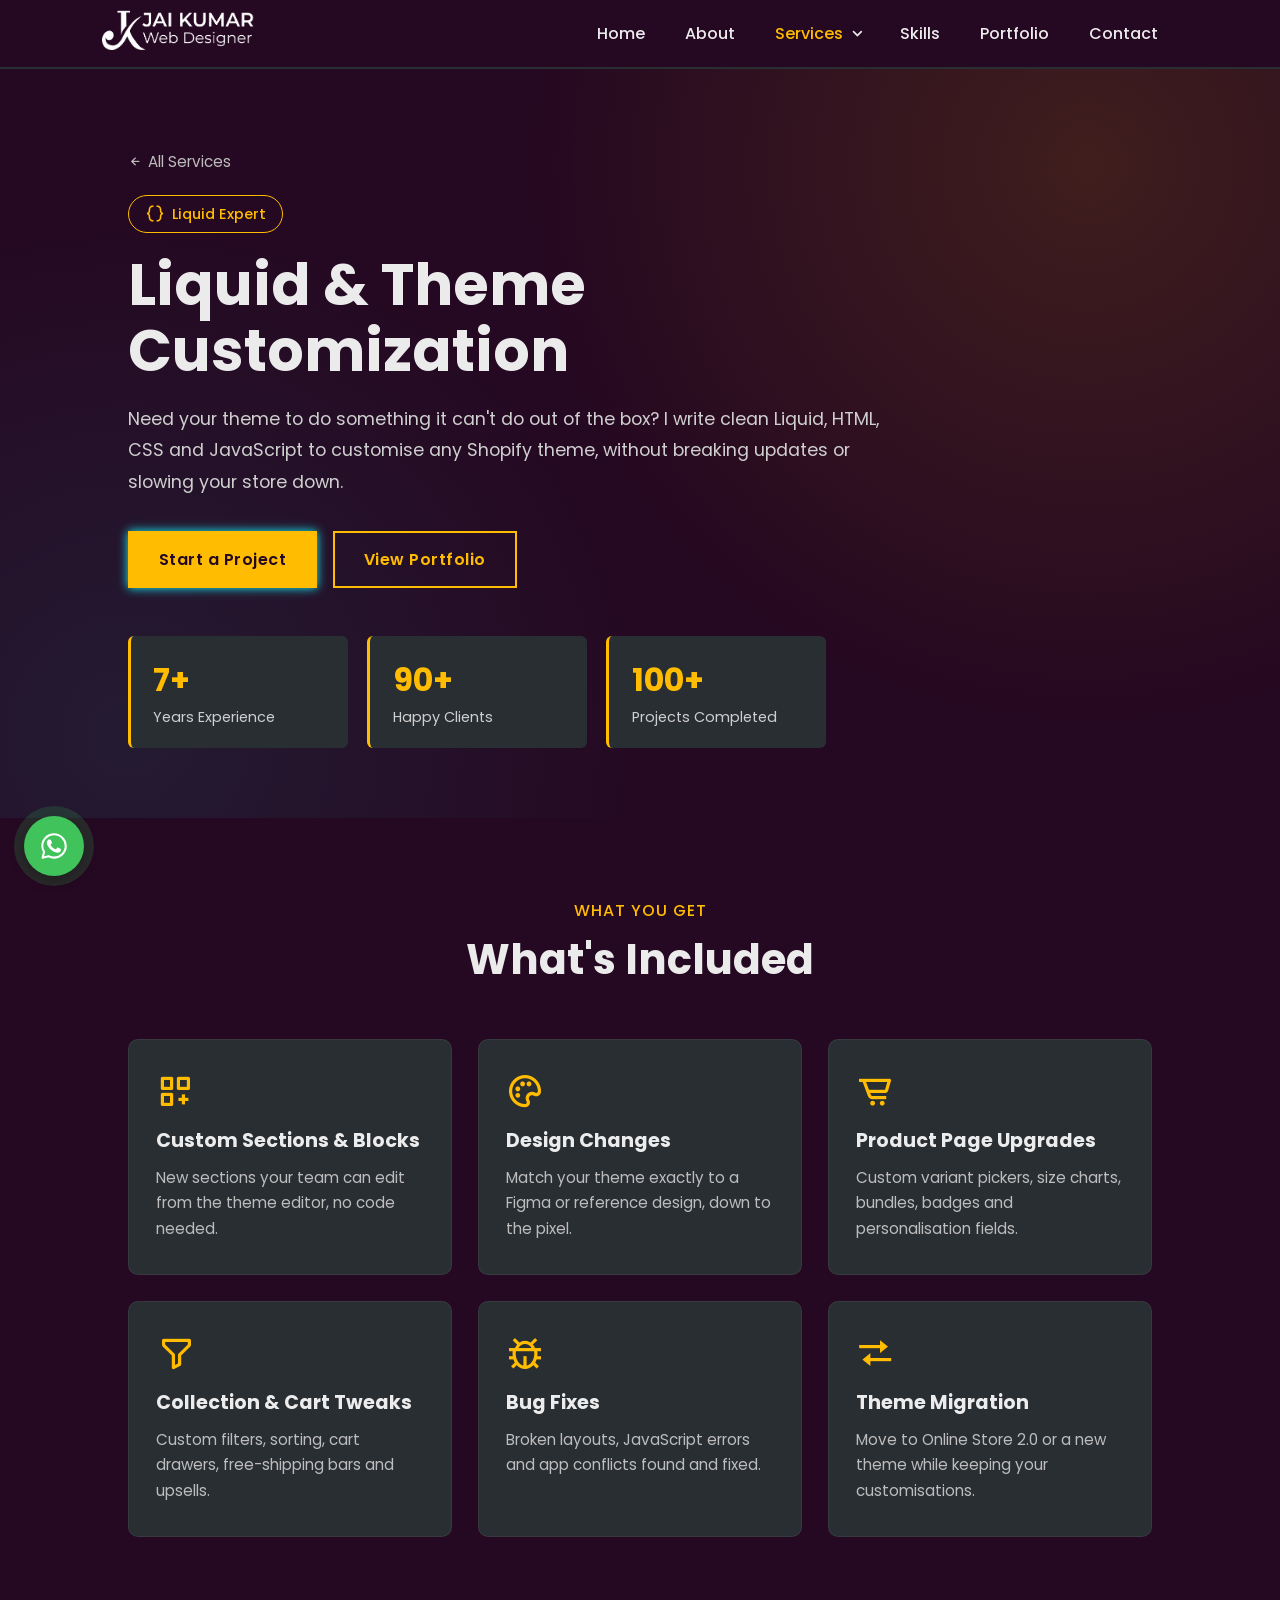
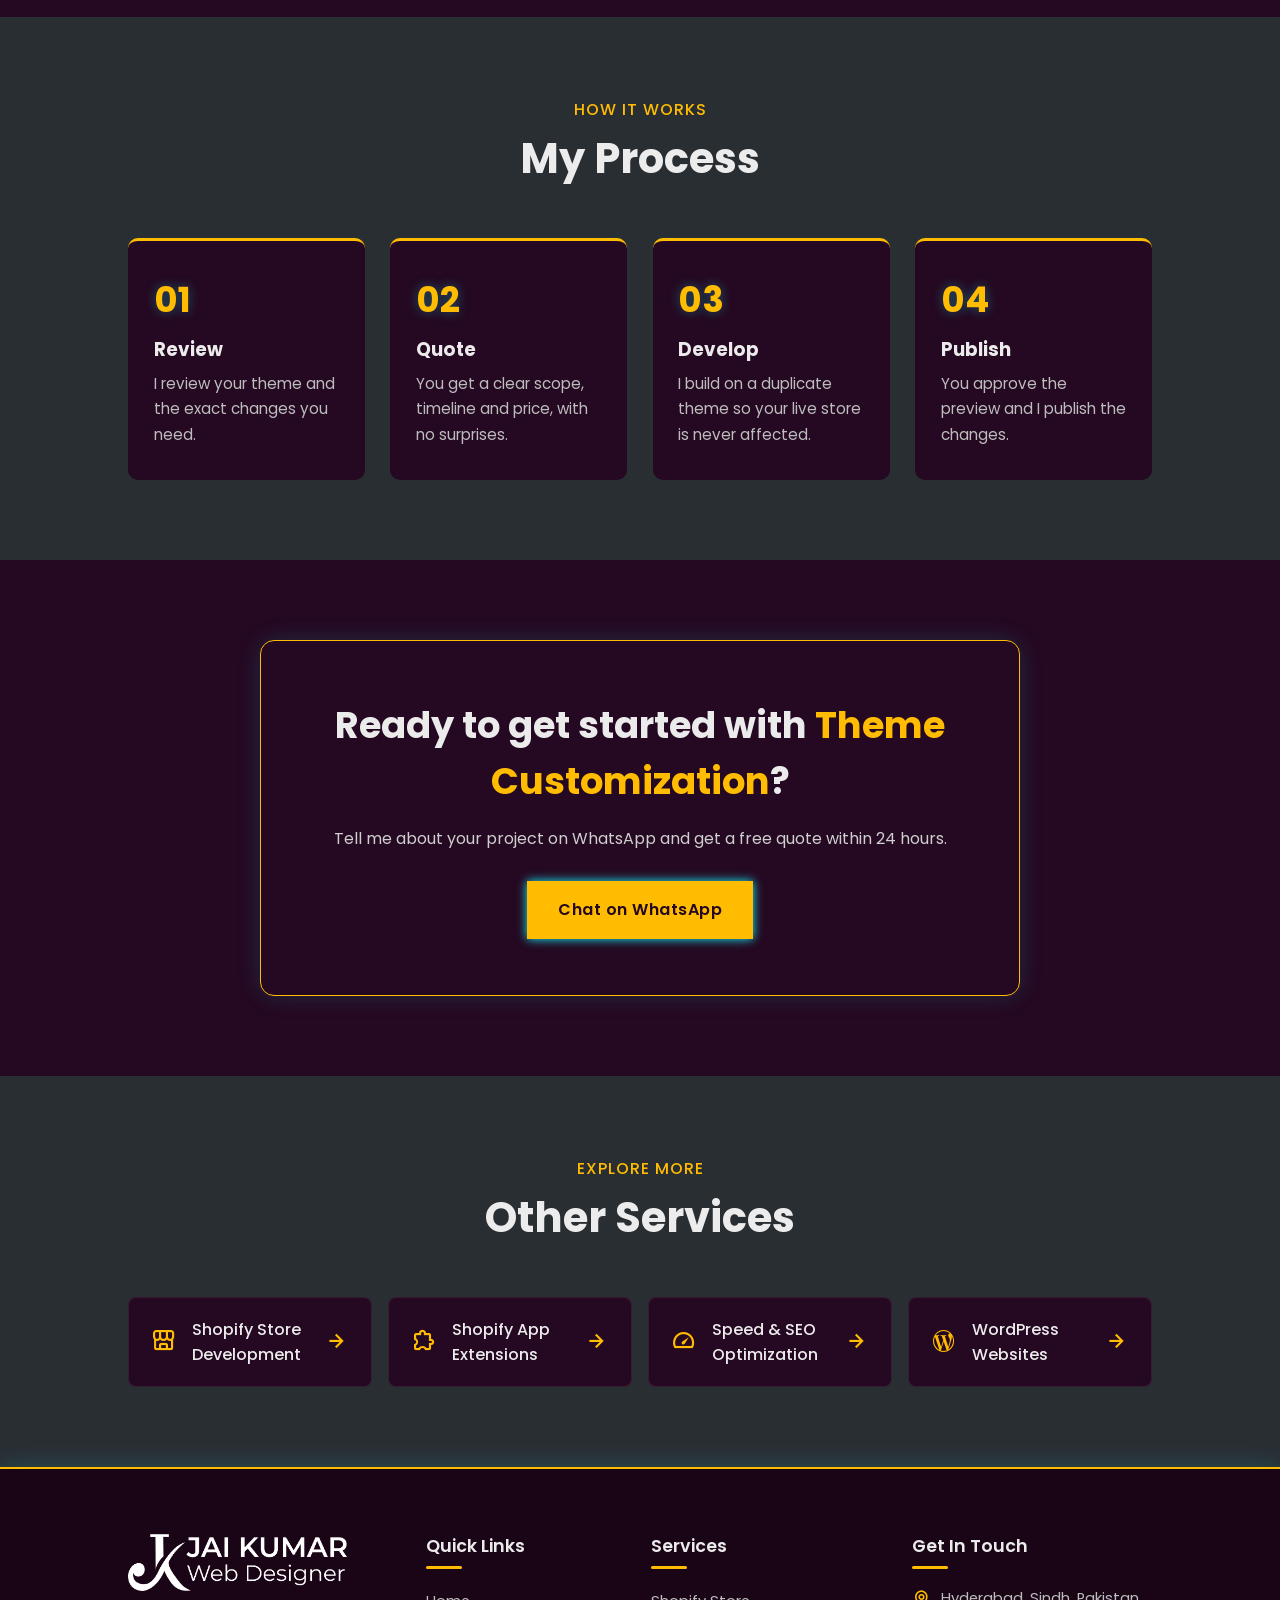
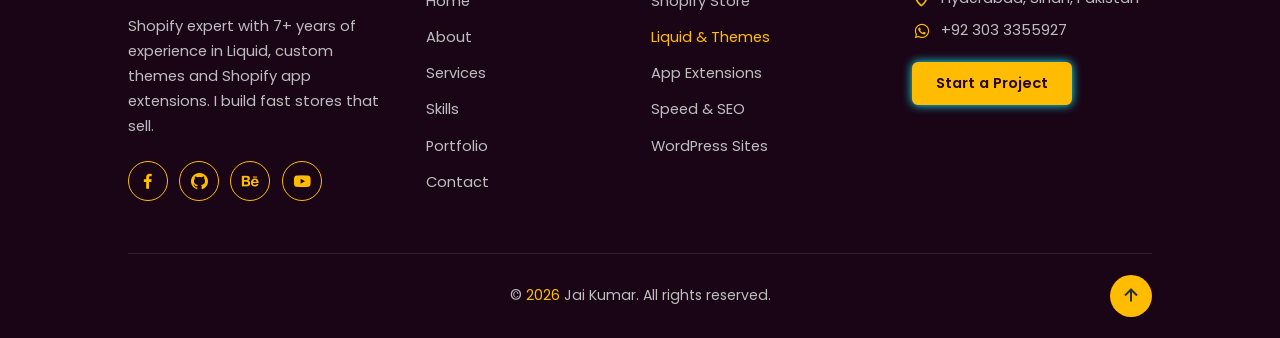
==== commit 63a97bbe: "add add" ====
--- a/liquid-theme-customization.html
+++ b/liquid-theme-customization.html
@@ -203,9 +203,6 @@
                     <li><i class='bx bxl-whatsapp'></i><a href="https://wa.me/923033355927?text=Hi%20Jai%2C%20I%20need%20help%20customizing%20my%20Shopify%20theme." target="_blank" rel="noopener">+92 303 3355927</a></li>
                 </ul>
                 <a href="https://wa.me/923033355927?text=Hi%20Jai%2C%20I%20need%20help%20customizing%20my%20Shopify%20theme." target="_blank" rel="noopener" class="footer-cta">Start a Project</a>
-                <div class="footer-map">
-                    <iframe src="https://maps.google.com/maps?q=Hyderabad,%20Sindh,%20Pakistan&z=11&output=embed" title="Hyderabad, Sindh, Pakistan map" loading="lazy" referrerpolicy="no-referrer-when-downgrade"></iframe>
-                </div>
             </div>
         </div>
 
--- a/style.css
+++ b/style.css
@@ -2090,25 +2090,4 @@
         padding: .55rem .6rem;
         font-size: .92rem;
     }
-}
-
-/*---Footer location + map----------*/
-
-.footer-map {
-    margin-top: 1rem;
-    width: 100%;
-    max-width: 280px;
-    height: 150px;
-    border: 1px solid var(--hover-color);
-    border-radius: 8px;
-    overflow: hidden;
-    box-shadow: 0 0 .5rem rgba(18, 247, 255, .25);
-}
-
-.footer-map iframe {
-    width: 100%;
-    height: 100%;
-    border: 0;
-    display: block;
-    filter: grayscale(.3) contrast(1.05);
 }
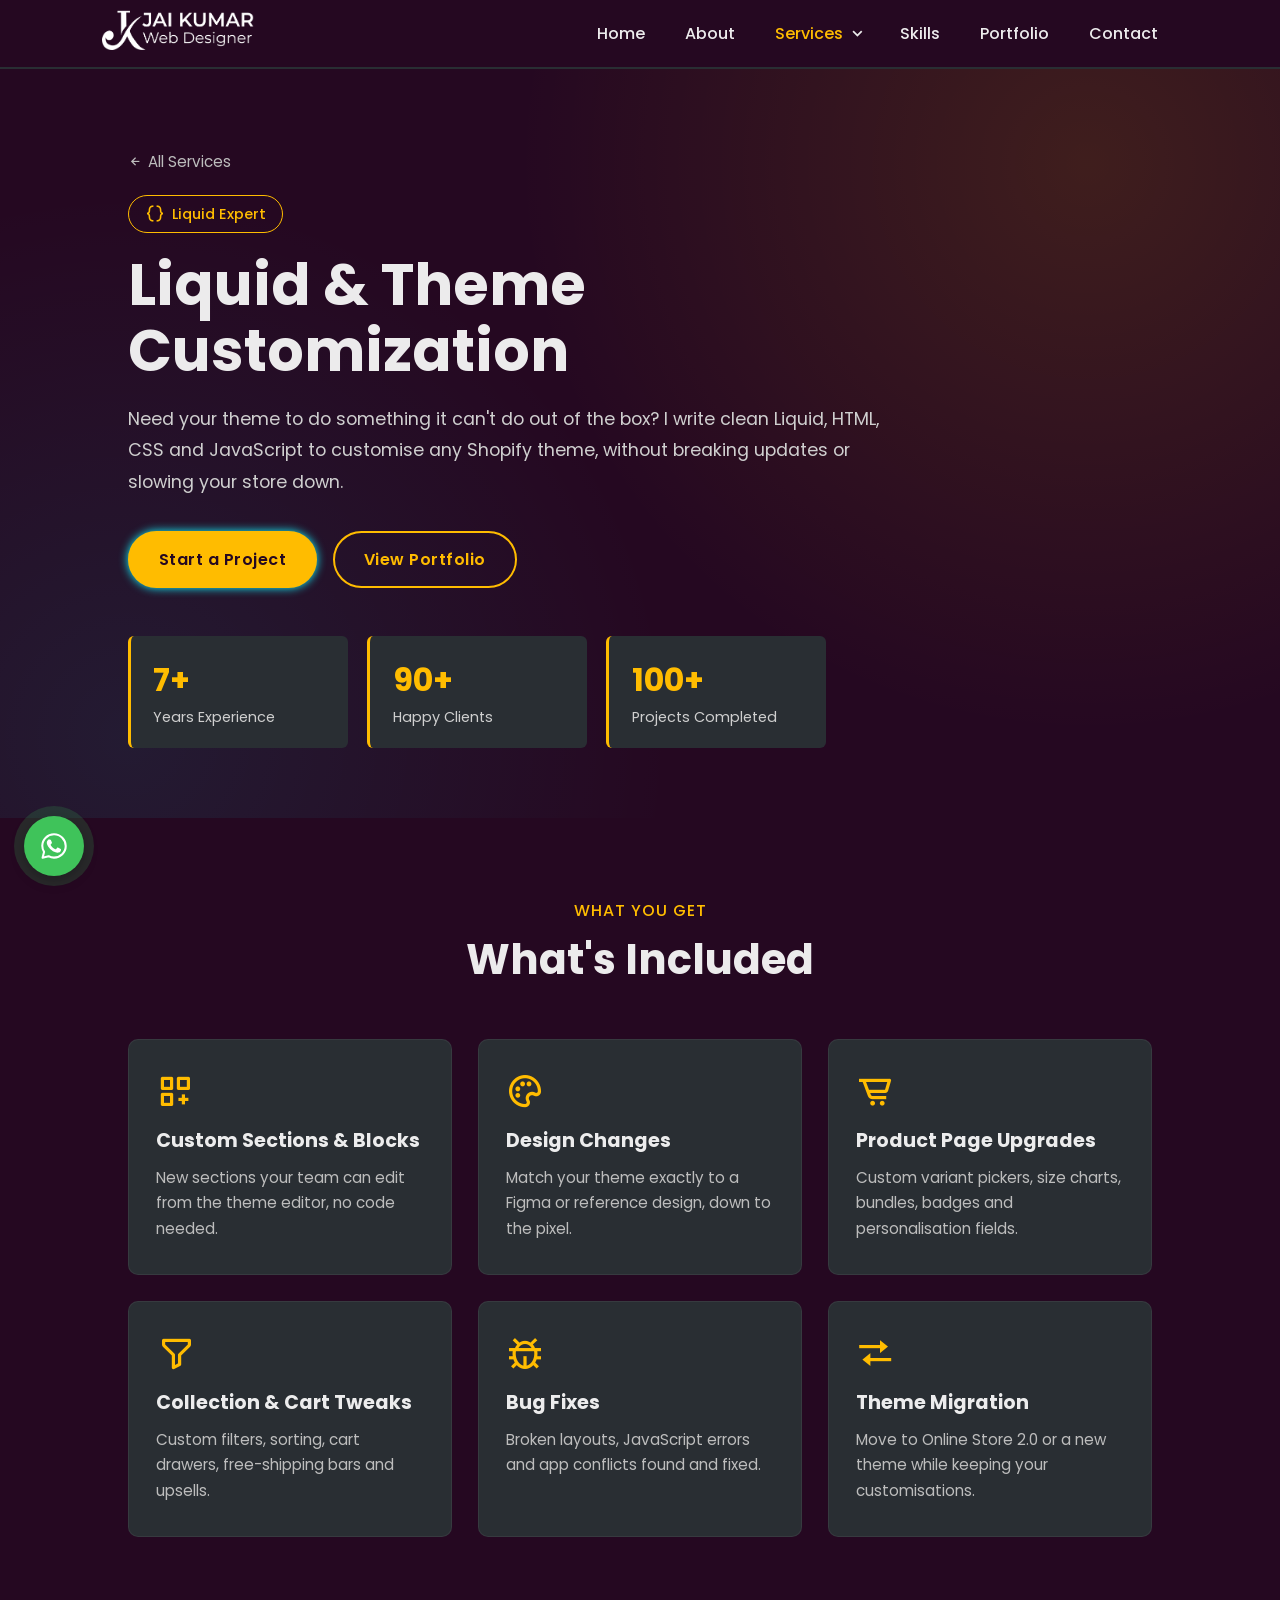
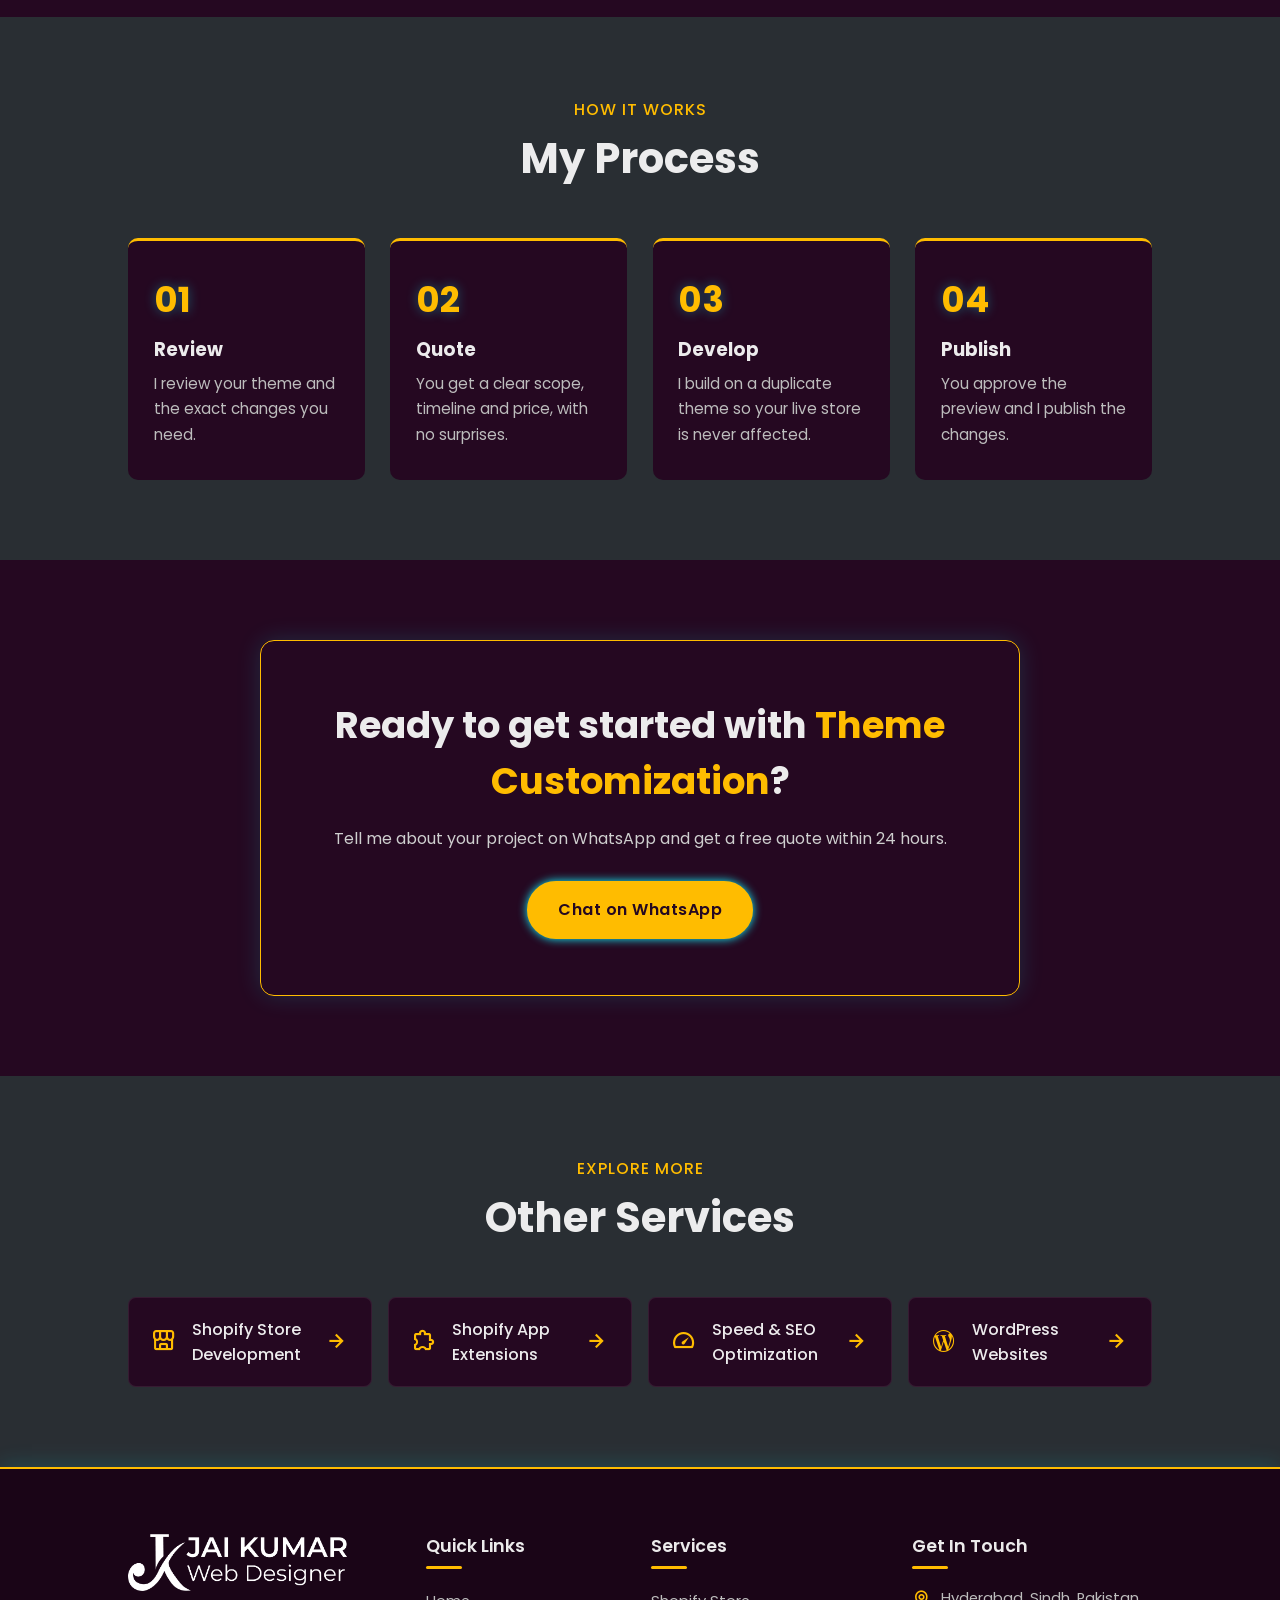
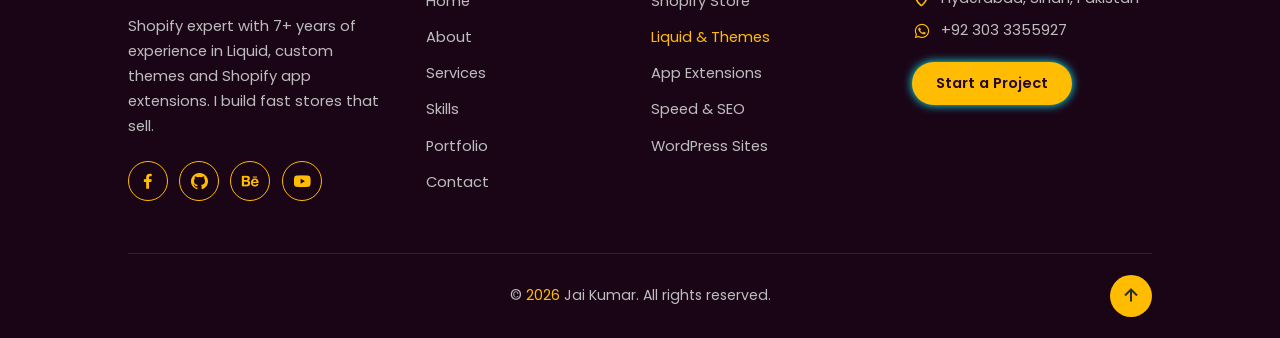
==== commit a0042a5a: "add add" ====
--- a/liquid-theme-customization.html
+++ b/liquid-theme-customization.html
@@ -4,8 +4,16 @@
 <head>
     <meta charset="UTF-8">
     <meta name="viewport" content="width=device-width, initial-scale=1.0">
-    <title>Liquid &amp; Theme Customization | Jai Kumar</title>
+    <title>Shopify Liquid &amp; Theme Customization | Jai Kumar</title>
     <meta name="description" content="Need your theme to do something it can&#x27;t do out of the box? I write clean Liquid, HTML, CSS and JavaScript to customise any Shopify theme, without breaking updates or slowing your store down.">
+    <meta name="robots" content="index, follow, max-image-preview:large">
+    <link rel="canonical" href="https://jaikumar.vercel.app/liquid-theme-customization">
+    <meta property="og:type" content="website">
+    <meta property="og:title" content="Shopify Liquid &amp; Theme Customization | Jai Kumar">
+    <meta property="og:description" content="Need your theme to do something it can&#x27;t do out of the box? I write clean Liquid, HTML, CSS and JavaScript to customise any Shopify theme, without breaking updates or slowing your store down.">
+    <meta property="og:url" content="https://jaikumar.vercel.app/liquid-theme-customization">
+    <meta property="og:image" content="https://jaikumar.vercel.app/home-img%20(1).png">
+    <meta name="twitter:card" content="summary_large_image">
     <link rel="stylesheet" href="style.css">
     <link href='https://unpkg.com/boxicons@2.1.4/css/boxicons.min.css' rel='stylesheet'>
     <link rel="icon" type="image/png" href="home-img (1).png">
@@ -163,11 +171,11 @@
     <footer class="site-footer">
         <div class="footer-top">
             <div class="footer-brand">
-                <a href="index.html" class="footer-logo"><img src="logo.png" alt="Jai Kumar - Web Designer"></a>
+                <a href="index.html" class="footer-logo" target="_blank" rel="noopener"><img src="logo.png" alt="Jai Kumar - Web Designer"></a>
                 <p>Shopify expert with 7+ years of experience in Liquid, custom themes and Shopify app extensions. I build fast stores that sell.</p>
                 <div class="footer-social">
                     <a href="https://www.facebook.com/jaikumar3355" target="_blank" rel="noopener" aria-label="Facebook"><i class='bx bxl-facebook'></i></a>
-                    <a href="https://github.com/Jaikumar110/" target="_blank" rel="noopener" aria-label="GitHub"><i class='bx bxl-github'></i></a>
+                    <a href="https://github.com/Jaikumar112/" target="_blank" rel="noopener" aria-label="GitHub"><i class='bx bxl-github'></i></a>
                     <a href="https://www.behance.net/jairam14" target="_blank" rel="noopener" aria-label="Behance"><i class='bx bxl-behance'></i></a>
                     <a href="https://www.youtube.com/@webpro110" target="_blank" rel="noopener" aria-label="YouTube"><i class='bx bxl-youtube'></i></a>
                 </div>
@@ -176,23 +184,23 @@
             <div class="footer-col">
                 <h4>Quick Links</h4>
                 <ul>
-                    <li><a href="index.html#home">Home</a></li>
-                    <li><a href="index.html#about">About</a></li>
-                    <li><a href="index.html#services">Services</a></li>
-                    <li><a href="index.html#skills">Skills</a></li>
-                    <li><a href="index.html#portfolio">Portfolio</a></li>
-                    <li><a href="index.html#contact">Contact</a></li>
+                    <li><a href="index.html#home" target="_blank" rel="noopener">Home</a></li>
+                    <li><a href="index.html#about" target="_blank" rel="noopener">About</a></li>
+                    <li><a href="index.html#services" target="_blank" rel="noopener">Services</a></li>
+                    <li><a href="index.html#skills" target="_blank" rel="noopener">Skills</a></li>
+                    <li><a href="index.html#portfolio" target="_blank" rel="noopener">Portfolio</a></li>
+                    <li><a href="index.html#contact" target="_blank" rel="noopener">Contact</a></li>
                 </ul>
             </div>
 
             <div class="footer-col">
                 <h4>Services</h4>
                 <ul>
-                    <li><a href="shopify-store-development.html">Shopify Store</a></li>
-                    <li><a href="liquid-theme-customization.html" class="current">Liquid &amp; Themes</a></li>
-                    <li><a href="shopify-app-extensions.html">App Extensions</a></li>
-                    <li><a href="speed-seo-optimization.html">Speed &amp; SEO</a></li>
-                    <li><a href="wordpress-websites.html">WordPress Sites</a></li>
+                    <li><a href="shopify-store-development.html" target="_blank" rel="noopener">Shopify Store</a></li>
+                    <li><a href="liquid-theme-customization.html" class="current" target="_blank" rel="noopener">Liquid &amp; Themes</a></li>
+                    <li><a href="shopify-app-extensions.html" target="_blank" rel="noopener">App Extensions</a></li>
+                    <li><a href="speed-seo-optimization.html" target="_blank" rel="noopener">Speed &amp; SEO</a></li>
+                    <li><a href="wordpress-websites.html" target="_blank" rel="noopener">WordPress Sites</a></li>
                 </ul>
             </div>
 
--- a/style.css
+++ b/style.css
@@ -103,10 +103,9 @@
 #menu-icon {
     width: 44px;
     height: 44px;
-    font-size: 1.9rem;
+    font-size: 40px;
     z-index: 10001;
     cursor: pointer;
-    margin-left: 25px;
     border: none;
     background: var(--hover-color);
     border-radius: 6px;
@@ -238,7 +237,7 @@
     font-weight: 600;
     transition: .6s;
     box-shadow: var(--non-box-shadow);
-    border-radius: 0px;
+    border-radius: 50px;
     position: relative;
     overflow: hidden;
     z-index: 1;
@@ -1304,7 +1303,7 @@
     color: var(--bg-color);
     font-weight: 600;
     font-size: .92rem;
-    border-radius: 6px;
+    border-radius: 50px;
     box-shadow: var(--non-box-shadow);
     transition: .3s;
 }
@@ -1463,6 +1462,7 @@
 .svc-btn {
     display: inline-flex;
     align-items: center;
+    border-radius: 50px;
     justify-content: center;
     padding: .9rem 1.8rem;
     background: var(--hover-color);
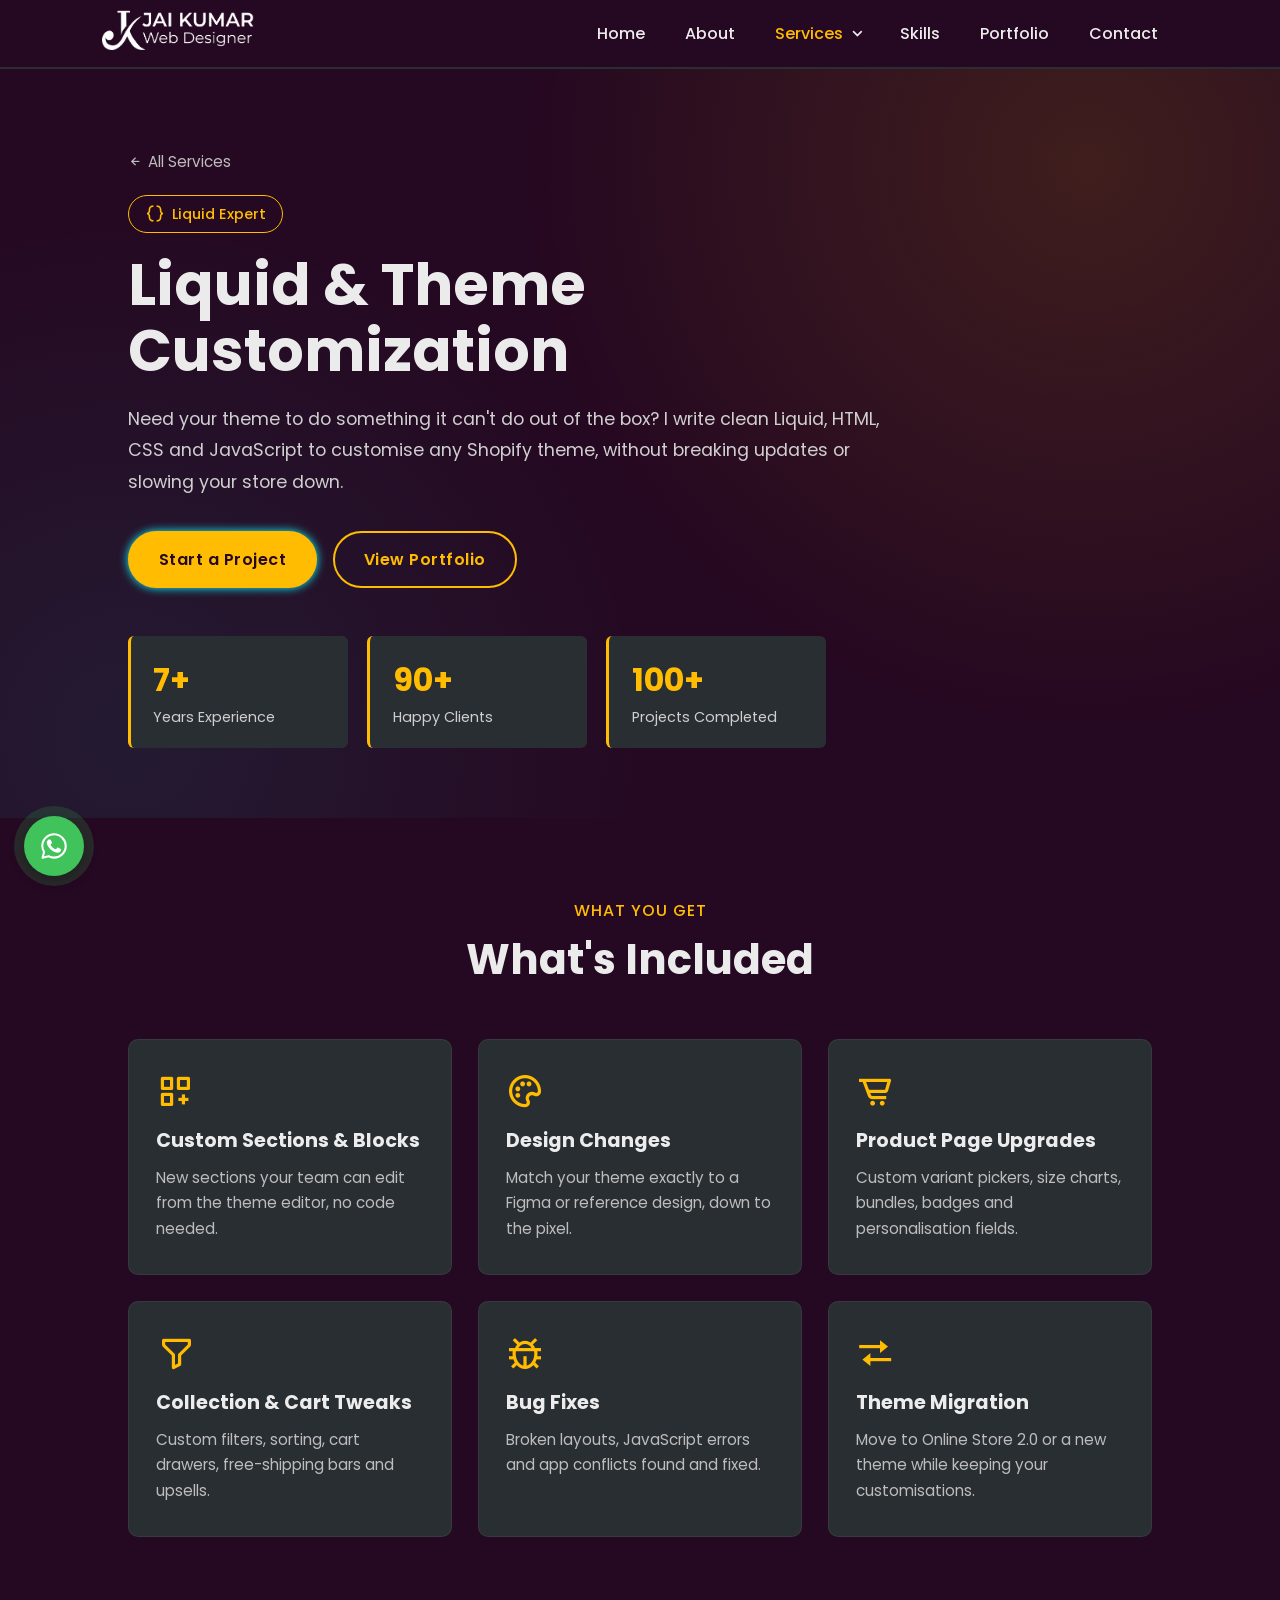
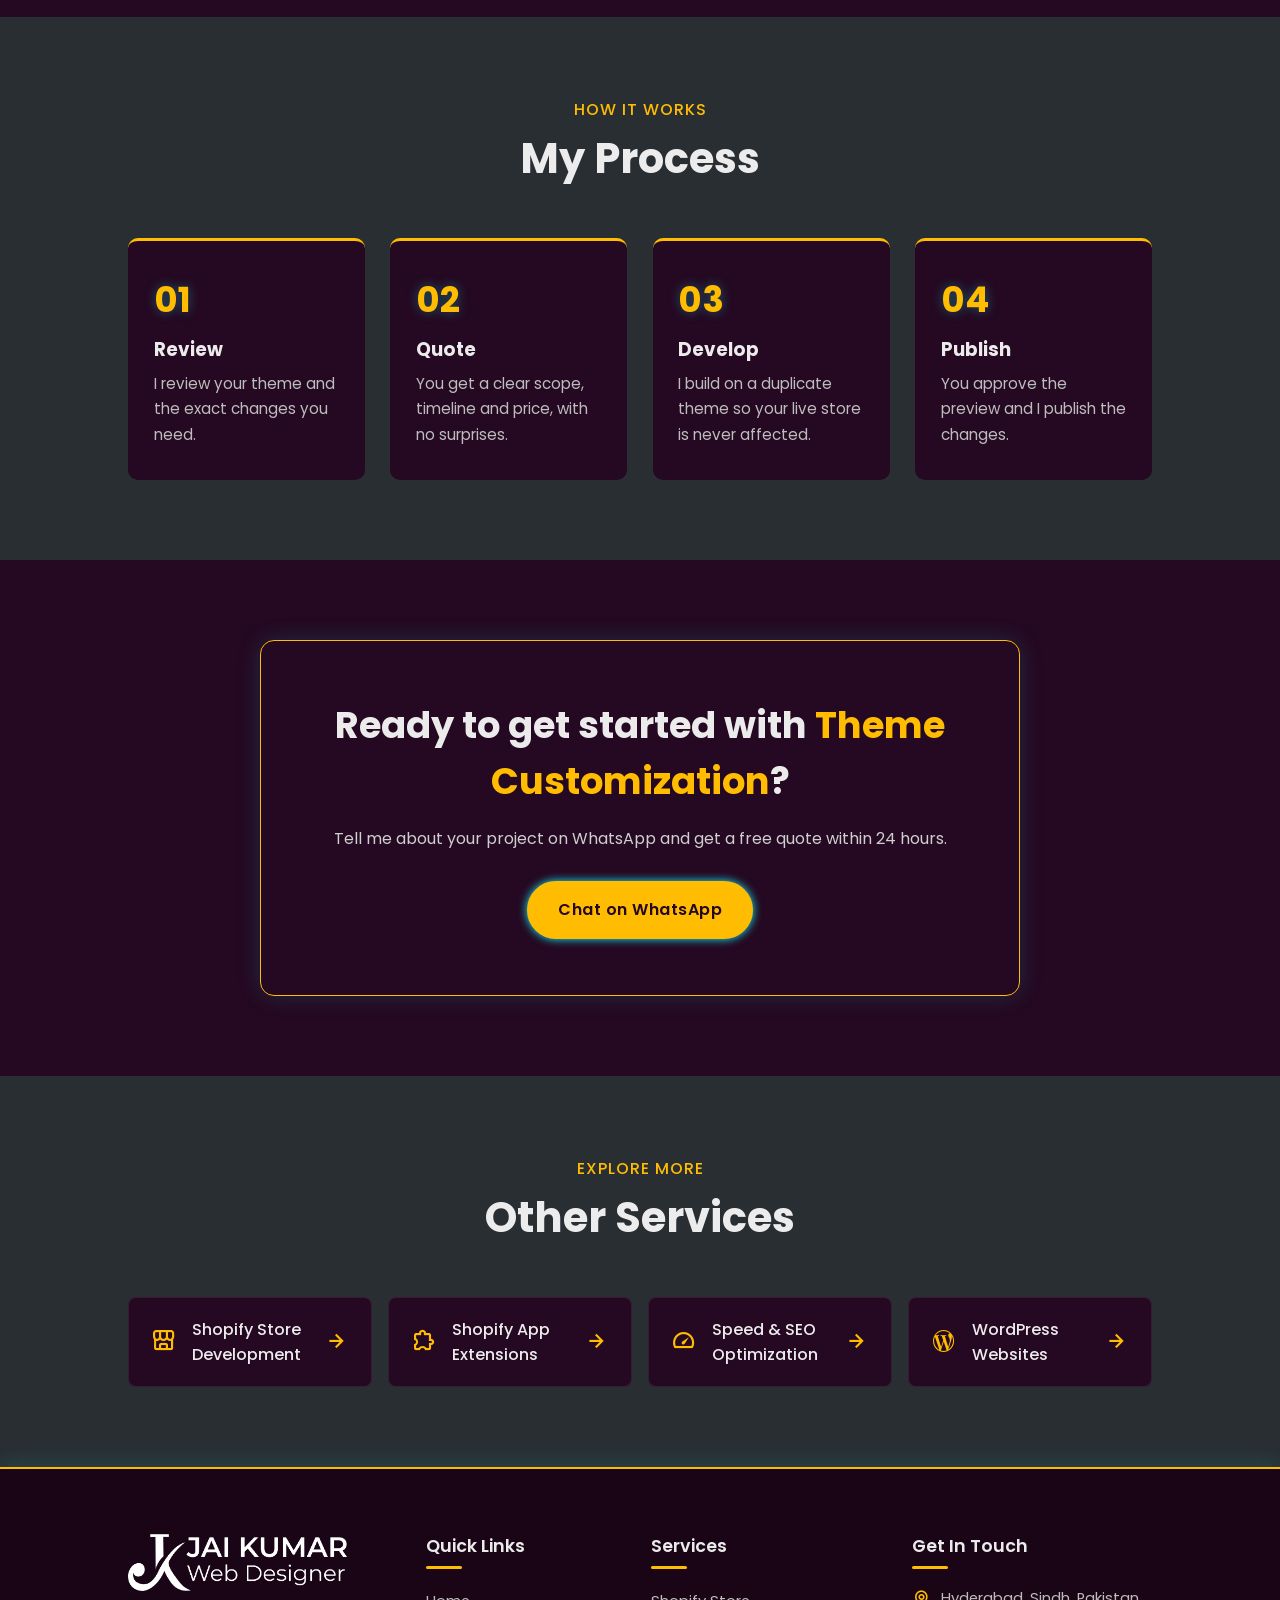
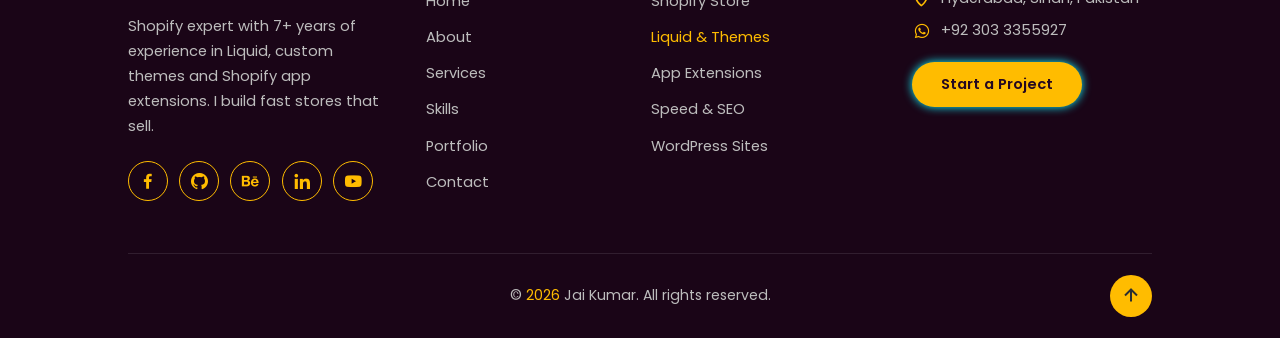
==== commit fabe4951: "add add" ====
--- a/liquid-theme-customization.html
+++ b/liquid-theme-customization.html
@@ -177,6 +177,7 @@
                     <a href="https://www.facebook.com/jaikumar3355" target="_blank" rel="noopener" aria-label="Facebook"><i class='bx bxl-facebook'></i></a>
                     <a href="https://github.com/Jaikumar112/" target="_blank" rel="noopener" aria-label="GitHub"><i class='bx bxl-github'></i></a>
                     <a href="https://www.behance.net/jairam14" target="_blank" rel="noopener" aria-label="Behance"><i class='bx bxl-behance'></i></a>
+                    <a href="https://www.linkedin.com/in/jai-kumar112/" target="_blank" rel="noopener" aria-label="LinkedIn"><i class='bx bxl-linkedin'></i></a>
                     <a href="https://www.youtube.com/@webpro110" target="_blank" rel="noopener" aria-label="YouTube"><i class='bx bxl-youtube'></i></a>
                 </div>
             </div>
--- a/style.css
+++ b/style.css
@@ -103,9 +103,10 @@
 #menu-icon {
     width: 44px;
     height: 44px;
-    font-size: 40px;
+    font-size: 1.9rem;
     z-index: 10001;
     cursor: pointer;
+    margin-left: 25px;
     border: none;
     background: var(--hover-color);
     border-radius: 6px;
@@ -237,7 +238,7 @@
     font-weight: 600;
     transition: .6s;
     box-shadow: var(--non-box-shadow);
-    border-radius: 50px;
+    border-radius: 0px;
     position: relative;
     overflow: hidden;
     z-index: 1;
@@ -1303,7 +1304,7 @@
     color: var(--bg-color);
     font-weight: 600;
     font-size: .92rem;
-    border-radius: 50px;
+    border-radius: 6px;
     box-shadow: var(--non-box-shadow);
     transition: .3s;
 }
@@ -1462,7 +1463,6 @@
 .svc-btn {
     display: inline-flex;
     align-items: center;
-    border-radius: 50px;
     justify-content: center;
     padding: .9rem 1.8rem;
     background: var(--hover-color);
@@ -2090,4 +2090,105 @@
         padding: .55rem .6rem;
         font-size: .92rem;
     }
+}
+
+/*---Scroll fade-in animation----------*/
+
+/* shuru mein chhupa, scroll par halka sa neeche se upar aa kar dikhta hai */
+.scroll-scale,
+.scroll-bottom,
+.scroll-top {
+    opacity: 0;
+    transform: translateY(40px);
+    transition:
+        opacity .9s cubic-bezier(.16, 1, .3, 1),
+        transform .9s cubic-bezier(.16, 1, .3, 1);
+    will-change: opacity, transform;
+}
+
+.show-items {
+    opacity: 1;
+    transform: translateY(0);
+}
+
+/* cards ek ek karke fade in (My Services) */
+.stagger.scroll-bottom,
+.stagger.scroll-scale {
+    opacity: 1;
+    transform: none;
+}
+
+.stagger > *:nth-child(n) {
+    opacity: 0;
+    transform: translateY(30px);
+    transition:
+        opacity .8s cubic-bezier(.16, 1, .3, 1),
+        transform .8s cubic-bezier(.16, 1, .3, 1),
+        box-shadow .35s;
+    transition-delay: calc(var(--d, 0) * 100ms);
+}
+
+.stagger.show-items > *:nth-child(n) {
+    opacity: 1;
+    transform: translateY(0);
+}
+
+.stagger.show-items > .svc-link-card:nth-child(n):hover {
+    transform: translateY(-6px);
+    transition-delay: 0s;
+}
+
+/* jo log kam animation chahte hain */
+@media (prefers-reduced-motion: reduce) {
+    .scroll-scale,
+    .scroll-bottom,
+    .scroll-top,
+    .stagger > *:nth-child(n) {
+        opacity: 1 !important;
+        transform: none !important;
+        transition: none !important;
+    }
+}
+
+/*---Saare buttons gol (pill shape)----------*/
+
+.btn-box .btn,
+.btn,
+.formBtn .btn,
+.footer-cta,
+.svc-btn,
+.svc-btn-outline {
+    border-radius: 50px;
+    overflow: hidden;
+}
+
+/* hover wali fill bhi gol kinaron ke andar rahe */
+.btn::before {
+    border-radius: 50px;
+}
+
+/* text ek hi line mein rahe */
+.btn-box .btn {
+    white-space: nowrap;
+}
+
+.formBtn .btn {
+    width: auto;
+    padding: 0 2rem;
+}
+
+.footer-cta {
+    padding: .75rem 1.8rem;
+}
+
+/*---LinkedIn icon + 5 social icons ki jagah----------*/
+
+.social-icons {
+    width: auto;
+    gap: .8rem;
+    justify-content: flex-start;
+}
+
+.social-icons a .bxl-linkedin {
+    color: #0a66c2;
 }
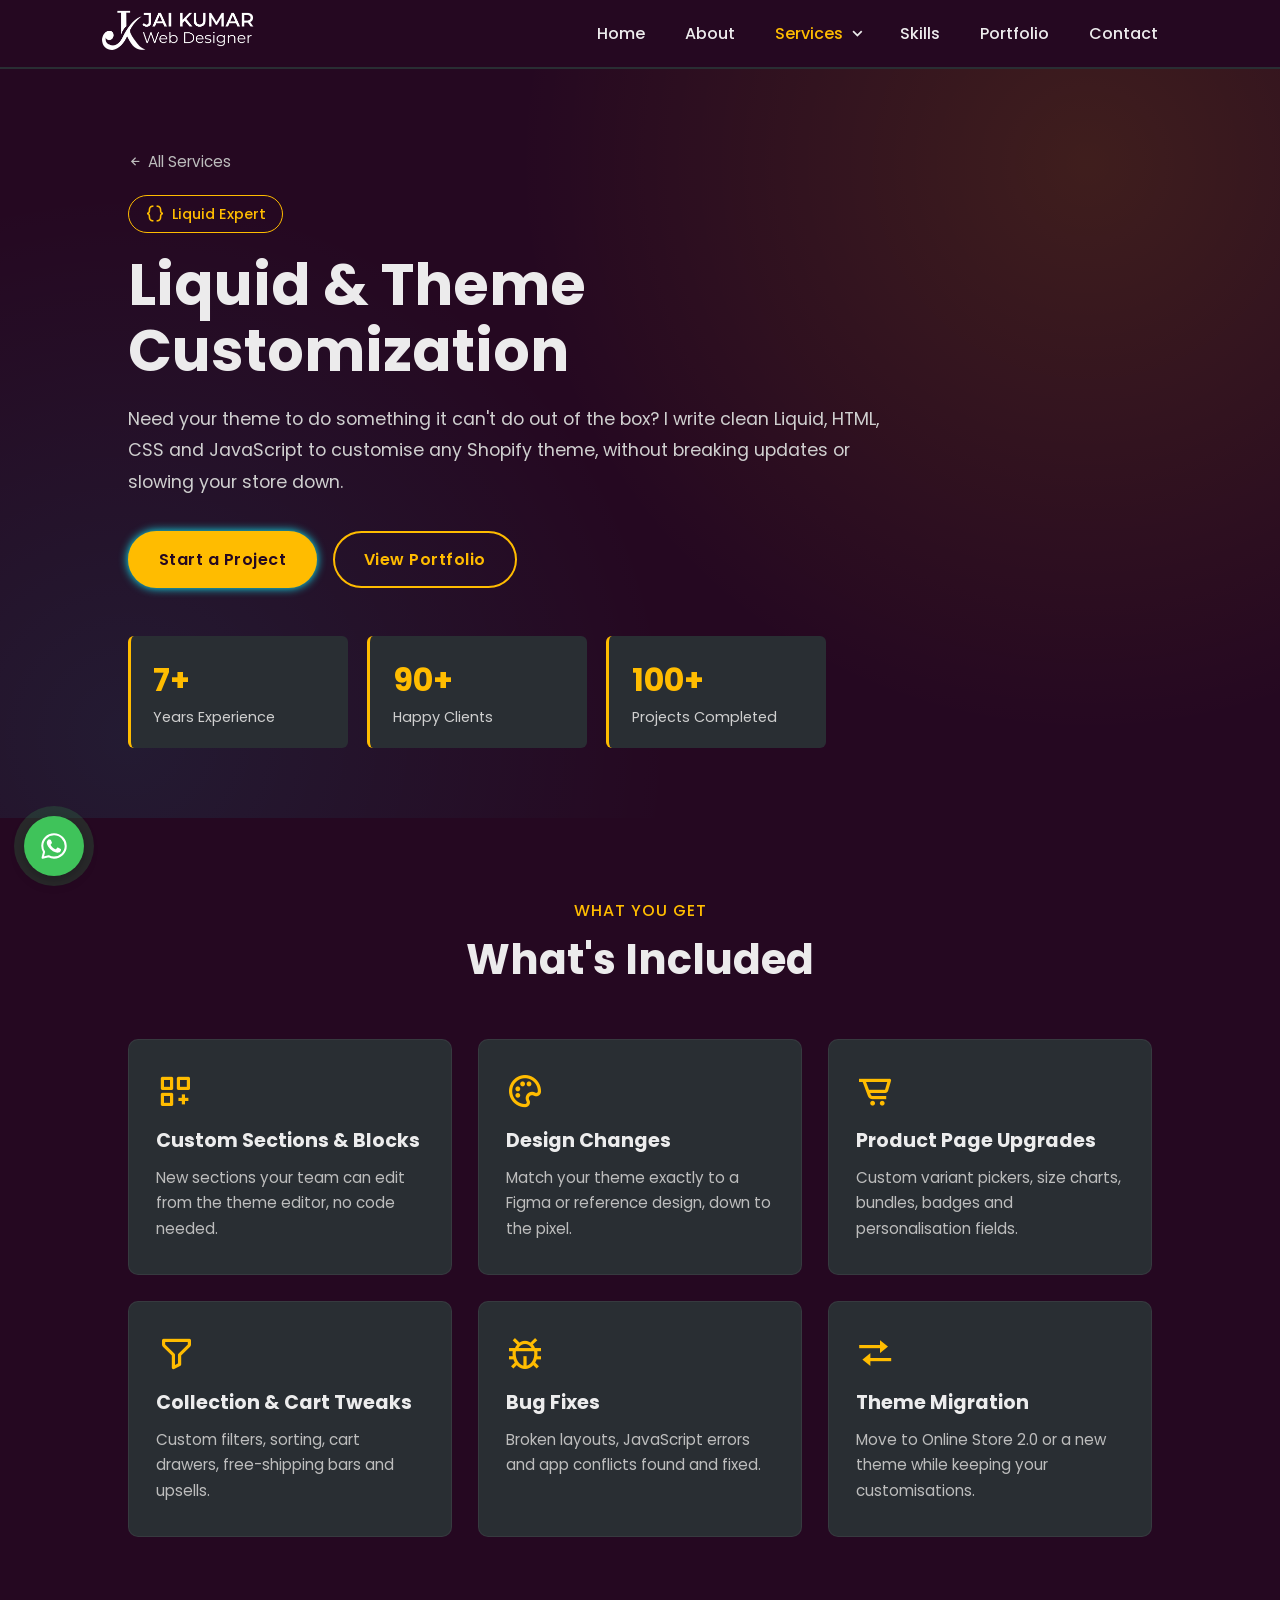
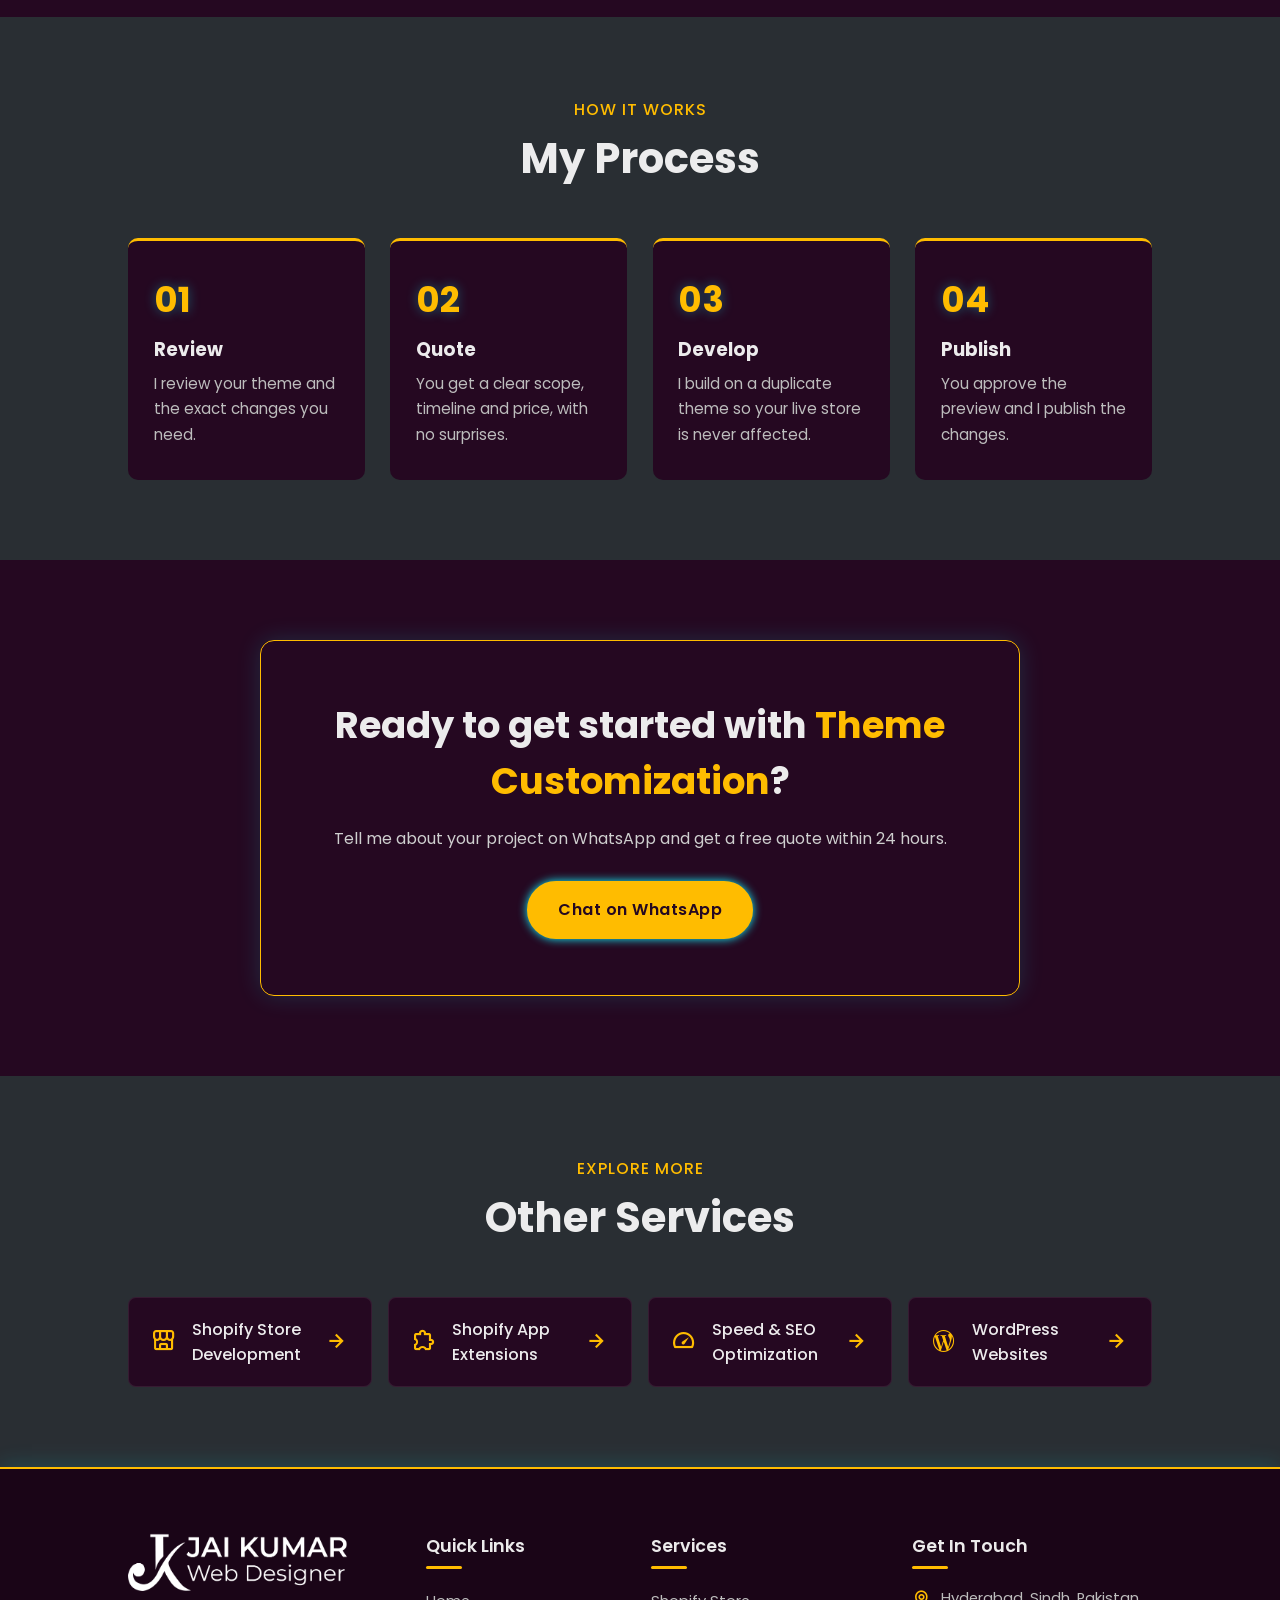
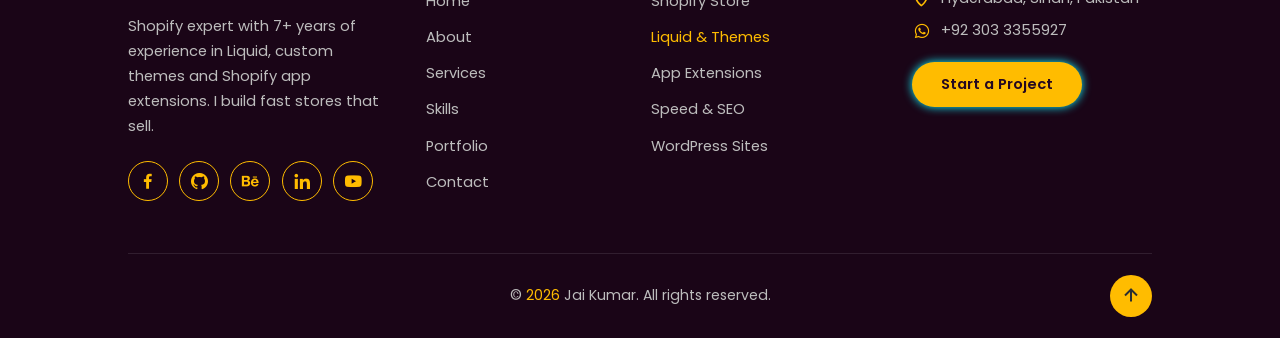
==== commit 858083e7: "add add" ====
--- a/liquid-theme-customization.html
+++ b/liquid-theme-customization.html
@@ -14,15 +14,21 @@
     <meta property="og:url" content="https://jaikumar.vercel.app/liquid-theme-customization">
     <meta property="og:image" content="https://jaikumar.vercel.app/home-img%20(1).png">
     <meta name="twitter:card" content="summary_large_image">
+    <link rel="preconnect" href="https://fonts.googleapis.com">
+    <link rel="preconnect" href="https://fonts.gstatic.com" crossorigin>
+    <link rel="preconnect" href="https://unpkg.com" crossorigin>
+    <link rel="stylesheet" href="https://fonts.googleapis.com/css2?family=Poppins:wght@300;400;500;600;700&display=swap">
     <link rel="stylesheet" href="style.css">
-    <link href='https://unpkg.com/boxicons@2.1.4/css/boxicons.min.css' rel='stylesheet'>
+    <!-- icons: page ko rokte nahi (non-blocking) -->
+    <link rel="preload" href="https://unpkg.com/boxicons@2.1.4/css/boxicons.min.css" as="style" onload="this.onload=null;this.rel='stylesheet'">
+    <noscript><link rel="stylesheet" href="https://unpkg.com/boxicons@2.1.4/css/boxicons.min.css"></noscript>
     <link rel="icon" type="image/png" href="home-img (1).png">
 </head>
 
 <body id="top" class="service-page">
     <header class="sticky">
         <a href="index.html" class="logo">
-            <img src="logo.png" alt="Jai Kumar - Web Designer">
+            <img src="logo.webp" alt="Jai Kumar - Web Designer" width="1200" height="314">
         </a>
         <ul class="navlist">
             <li><a href="index.html#home" style="--i:1;">Home</a></li>
@@ -171,7 +177,7 @@
     <footer class="site-footer">
         <div class="footer-top">
             <div class="footer-brand">
-                <a href="index.html" class="footer-logo" target="_blank" rel="noopener"><img src="logo.png" alt="Jai Kumar - Web Designer"></a>
+                <a href="index.html" class="footer-logo" target="_blank" rel="noopener"><img loading="lazy" src="logo.webp" alt="Jai Kumar - Web Designer" width="1200" height="314"></a>
                 <p>Shopify expert with 7+ years of experience in Liquid, custom themes and Shopify app extensions. I build fast stores that sell.</p>
                 <div class="footer-social">
                     <a href="https://www.facebook.com/jaikumar3355" target="_blank" rel="noopener" aria-label="Facebook"><i class='bx bxl-facebook'></i></a>
@@ -183,7 +189,7 @@
             </div>
 
             <div class="footer-col">
-                <h4>Quick Links</h4>
+                <h3>Quick Links</h3>
                 <ul>
                     <li><a href="index.html#home" target="_blank" rel="noopener">Home</a></li>
                     <li><a href="index.html#about" target="_blank" rel="noopener">About</a></li>
@@ -195,7 +201,7 @@
             </div>
 
             <div class="footer-col">
-                <h4>Services</h4>
+                <h3>Services</h3>
                 <ul>
                     <li><a href="shopify-store-development.html" target="_blank" rel="noopener">Shopify Store</a></li>
                     <li><a href="liquid-theme-customization.html" class="current" target="_blank" rel="noopener">Liquid &amp; Themes</a></li>
@@ -206,7 +212,7 @@
             </div>
 
             <div class="footer-col footer-contact">
-                <h4>Get In Touch</h4>
+                <h3>Get In Touch</h3>
                 <ul>
                     <li><i class='bx bx-map'></i><a href="https://www.google.com/maps/search/?api=1&query=Hyderabad%2C%20Sindh%2C%20Pakistan" target="_blank" rel="noopener">Hyderabad, Sindh, Pakistan</a></li>
                     <li><i class='bx bxl-whatsapp'></i><a href="https://wa.me/923033355927?text=Hi%20Jai%2C%20I%20need%20help%20customizing%20my%20Shopify%20theme." target="_blank" rel="noopener">+92 303 3355927</a></li>
@@ -226,7 +232,7 @@
         <span class="wa-float-icon"><svg viewBox="0 0 32 32" width="30" height="30" aria-hidden="true"><path fill="none" stroke="#fff" stroke-width="2.2" stroke-linejoin="round" d="M16 3.5C9.1 3.5 3.5 9 3.5 15.8c0 2.4.7 4.6 1.9 6.5L3.8 28.5l6.4-1.6c1.8 1 3.8 1.5 5.8 1.5 6.9 0 12.5-5.5 12.5-12.3S22.9 3.5 16 3.5z"/><path fill="#fff" d="M12.3 9.6c-.3-.6-.6-.6-.9-.6h-.8c-.3 0-.7.1-1 .5-.4.4-1.3 1.3-1.3 3.1s1.3 3.6 1.5 3.9c.2.2 2.6 4.1 6.4 5.6 3.2 1.2 3.8 1 4.5.9.7-.1 2.2-.9 2.5-1.8.3-.9.3-1.6.2-1.8-.1-.2-.3-.3-.7-.5l-2.5-1.2c-.3-.1-.6-.2-.8.2-.2.4-.9 1.2-1.1 1.4-.2.2-.4.3-.8.1-.4-.2-1.6-.6-3-1.8-1.1-1-1.8-2.2-2-2.6-.2-.4 0-.6.2-.8l.6-.7c.2-.2.3-.4.4-.7.1-.3.1-.5 0-.7l-1.2-2.8z"/></svg></span>
     </a>
 
-    <script src="service.js"></script>
+    <script src="service.js" defer></script>
 </body>
 
 </html>
--- a/style.css
+++ b/style.css
@@ -1,4 +1,3 @@
-@import url('https://fonts.googleapis.com/css2?family=Poppins:ital,wght@0,100;0,200;0,300;0,400;0,500;0,600;0,700;0,800;0,900;1,100;1,200;1,300;1,400;1,500;1,600;1,700;1,800;1,900&display=swap');
 * {
     padding: 0;
     margin: 0;
@@ -103,7 +102,7 @@
 #menu-icon {
     width: 44px;
     height: 44px;
-    font-size: 1.9rem;
+    font-size: 40px;
     z-index: 10001;
     cursor: pointer;
     margin-left: 25px;
@@ -165,32 +164,32 @@
     font-weight: 600;
 }
 
-.change-text h3 {
+.change-text h2 {
     display: inline-flex;
     margin: 0;
     vertical-align: top;
 }
 
-.change-text h3 .word {
+.change-text h2 .word {
     position: absolute;
     display: flex;
     opacity: 0;
 }
 
-.change-text h3 .word .letter {
+.change-text h2 .word .letter {
     transform-origin: center center 25px;
 }
 
-.change-text h3 .word .letter.out {
+.change-text h2 .word .letter.out {
     transform: rotateX(90deg);
     transition: 0.32s cubic-bezier(0.6, 0, 0.7, 0.2);
 }
 
-.change-text h3 .word .letter.in {
+.change-text h2 .word .letter.in {
     transition: 0.38s ease;
 }
 
-.change-text h3 .word .letter.behind {
+.change-text h2 .word .letter.behind {
     transform: rotatex(-90deg);
 }
 
@@ -207,7 +206,7 @@
     margin: 1rem 0rem 2rem;
 }
 
-.info-box h5 {
+.info-box h3 {
     font-weight: 600;
     column-rule: var(--text-color);
     font-size: 1rem;
@@ -1248,7 +1247,7 @@
     box-shadow: var(--non-box-shadow);
 }
 
-.footer-col h4 {
+.footer-col h3 {
     font-size: 1.1rem;
     font-weight: 600;
     color: var(--text-color);
@@ -1257,7 +1256,7 @@
     padding-bottom: .6rem;
 }
 
-.footer-col h4::after {
+.footer-col h3::after {
     content: "";
     position: absolute;
     left: 0;
@@ -2191,4 +2190,290 @@
 
 .social-icons a .bxl-linkedin {
     color: #0a66c2;
+}
+
+/*=================================================
+  LATEST PROJECTS - naya design
+=================================================*/
+
+.portfolio .container {
+    max-width: 1300px;
+    margin: 0 auto;
+}
+
+/* filter tabs: pill buttons */
+.filter-buttons {
+    display: flex;
+    flex-wrap: wrap;
+    justify-content: center;
+    gap: .6rem;
+    margin: 0 0 2.5rem;
+}
+
+.filter-buttons .button {
+    margin: 0;
+    padding: .6rem 1.4rem;
+    border: 1px solid rgba(255, 255, 255, .15);
+    border-radius: 50px;
+    background: var(--second-bg-color);
+    color: var(--text-color);
+    font-family: "Poppins", sans-serif;
+    font-size: .9rem;
+    font-weight: 500;
+    transition: .3s;
+}
+
+.filter-buttons .button:hover {
+    border-color: var(--hover-color);
+    color: var(--hover-color);
+}
+
+/* jo filter chuna hua hai (mixitup ye class lagata hai) */
+.filter-buttons .button.mixitup-control-active {
+    background: var(--hover-color);
+    border-color: var(--hover-color);
+    color: var(--bg-color);
+    box-shadow: var(--non-box-shadow);
+}
+
+/* grid: desktop 3, tablet 2, mobile 1 */
+.portfolio-gallery {
+    display: grid;
+    grid-template-columns: repeat(3, 1fr);
+    gap: 1.8rem;
+}
+
+@media (max-width: 1100px) {
+    .portfolio-gallery {
+        grid-template-columns: repeat(2, 1fr);
+    }
+}
+
+@media (max-width: 650px) {
+    .portfolio-gallery {
+        grid-template-columns: 1fr;
+    }
+}
+
+/* card */
+.portfolio-gallery .port-box {
+    display: flex;
+    flex-direction: column;
+    align-items: stretch;
+    background: var(--second-bg-color);
+    border: 1px solid rgba(255, 255, 255, .08);
+    border-radius: 16px;
+    box-shadow: 0 10px 30px rgba(0, 0, 0, .3);
+    overflow: hidden;
+    transition: transform .4s cubic-bezier(.16, 1, .3, 1), border-color .4s, box-shadow .4s;
+}
+
+.portfolio-gallery .port-box:hover {
+    transform: translateY(-8px);
+    border-color: var(--hover-color);
+    box-shadow: 0 16px 40px rgba(0, 0, 0, .4), var(--non-box-shadow);
+}
+
+/* image */
+.portfolio-gallery .port-image {
+    position: relative;
+    display: block;
+    height: auto;
+    aspect-ratio: 16 / 10;
+    overflow: hidden;
+    background: #1b1f23;
+}
+
+.portfolio-gallery .port-image img {
+    width: 100%;
+    height: 100%;
+    aspect-ratio: auto;
+    object-fit: cover;
+    object-position: top center;
+    transition: transform .6s cubic-bezier(.16, 1, .3, 1);
+}
+
+.portfolio-gallery .port-box:hover .port-image img {
+    transform: scale(1.06);
+}
+
+/* image par hover karne se "View Live Site" */
+.port-view {
+    position: absolute;
+    inset: 0;
+    display: flex;
+    align-items: center;
+    justify-content: center;
+    gap: .4rem;
+    background: rgba(37, 8, 33, .7);
+    color: var(--hover-color);
+    font-weight: 600;
+    font-size: 1rem;
+    opacity: 0;
+    transition: opacity .35s;
+}
+
+.port-view i {
+    font-size: 1.3rem;
+}
+
+.portfolio-gallery .port-box:hover .port-view {
+    opacity: 1;
+}
+
+/* content ab hamesha dikhta hai (purana hover overlay band) */
+.portfolio-gallery .port-content {
+    position: static;
+    opacity: 1;
+    height: auto;
+    width: auto;
+    background: none;
+    display: flex;
+    flex-direction: column;
+    align-items: flex-start;
+    justify-content: flex-start;
+    text-align: left;
+    flex: 1;
+    padding: 1.3rem 1.4rem 1.5rem;
+}
+
+.port-meta {
+    display: flex;
+    align-items: center;
+    justify-content: space-between;
+    width: 100%;
+    margin-bottom: .7rem;
+}
+
+.port-tag {
+    padding: .25rem .75rem;
+    border-radius: 50px;
+    background: rgba(255, 188, 0, .12);
+    border: 1px solid rgba(255, 188, 0, .4);
+    color: var(--hover-color);
+    font-size: .75rem;
+    font-weight: 600;
+    letter-spacing: .3px;
+}
+
+.port-country {
+    display: inline-flex;
+    align-items: center;
+    gap: .25rem;
+    color: #9a9a9a;
+    font-size: .8rem;
+}
+
+.port-country i {
+    font-size: 1rem;
+}
+
+.portfolio-gallery .port-content h3 {
+    font-size: 1.25rem;
+    font-weight: 600;
+    color: var(--text-color);
+    margin-bottom: .4rem;
+}
+
+.portfolio-gallery .port-content p {
+    font-size: .88rem;
+    line-height: 1.6;
+    color: #bdbdbd;
+    margin: 0 0 1rem;
+}
+
+.port-tech {
+    display: flex;
+    flex-wrap: wrap;
+    gap: .4rem;
+    margin-bottom: 1.2rem;
+}
+
+.port-tech span {
+    padding: .2rem .6rem;
+    border-radius: 6px;
+    background: var(--bg-color);
+    color: #cfcfcf;
+    font-size: .72rem;
+}
+
+/* purane gol link-icon ka style hata kar text link */
+.portfolio-gallery .port-content a.port-link {
+    width: auto;
+    height: auto;
+    margin-top: auto;
+    padding: 0;
+    background: none;
+    border: none;
+    outline: none;
+    border-radius: 0;
+    display: inline-flex;
+    align-items: center;
+    gap: .3rem;
+    color: var(--hover-color);
+    font-size: .9rem;
+    font-weight: 600;
+}
+
+.portfolio-gallery .port-content a.port-link i {
+    font-size: 1.2rem;
+    color: var(--hover-color);
+    transition: transform .3s;
+}
+
+.portfolio-gallery .port-link:hover i {
+    transform: translateX(5px);
+}
+
+/* neeche Behance button */
+.port-more {
+    text-align: center;
+    margin-top: 2.5rem;
+}
+
+.port-more-btn {
+    display: inline-flex;
+    align-items: center;
+    gap: .5rem;
+    padding: .8rem 1.8rem;
+    border: 2px solid var(--hover-color);
+    border-radius: 50px;
+    color: var(--hover-color);
+    font-weight: 600;
+    transition: .3s;
+}
+
+.port-more-btn i {
+    font-size: 1.3rem;
+}
+
+.port-more-btn:hover {
+    background: var(--hover-color);
+    color: var(--bg-color);
+    box-shadow: var(--non-box-shadow);
+}
+
+/*---Speed & accessibility fixes----------*/
+
+/* hero ke h2 pehle h3 the; size wahi rakha */
+.change-text h2 {
+    font-size: 1.17em;
+}
+
+.info-box h3 {
+    font-size: 1rem;
+    font-weight: 600;
+}
+
+.footer-col h3 {
+    font-size: 1.1rem;
+}
+
+.logo img,
+.footer-logo img {
+    height: auto;
+}
+
+.port-country {
+    color: #b5b5b5;
 }
